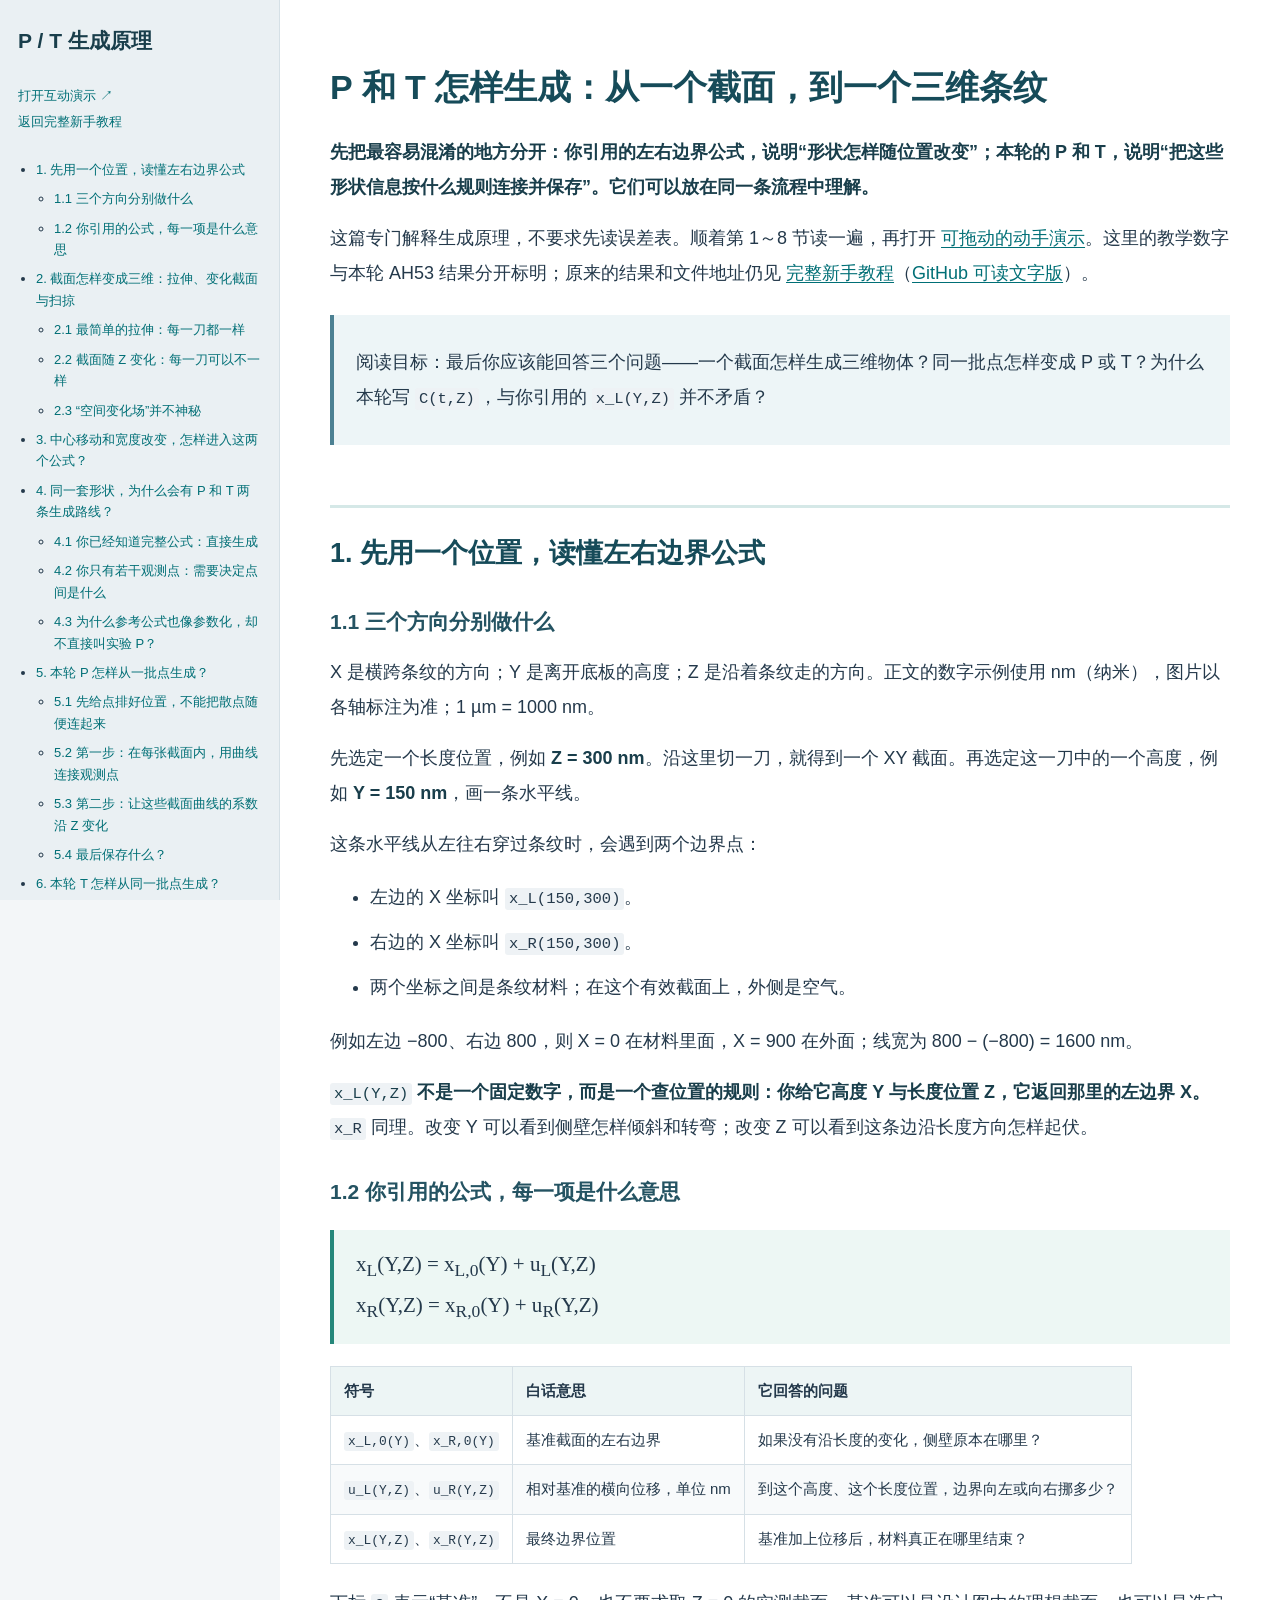
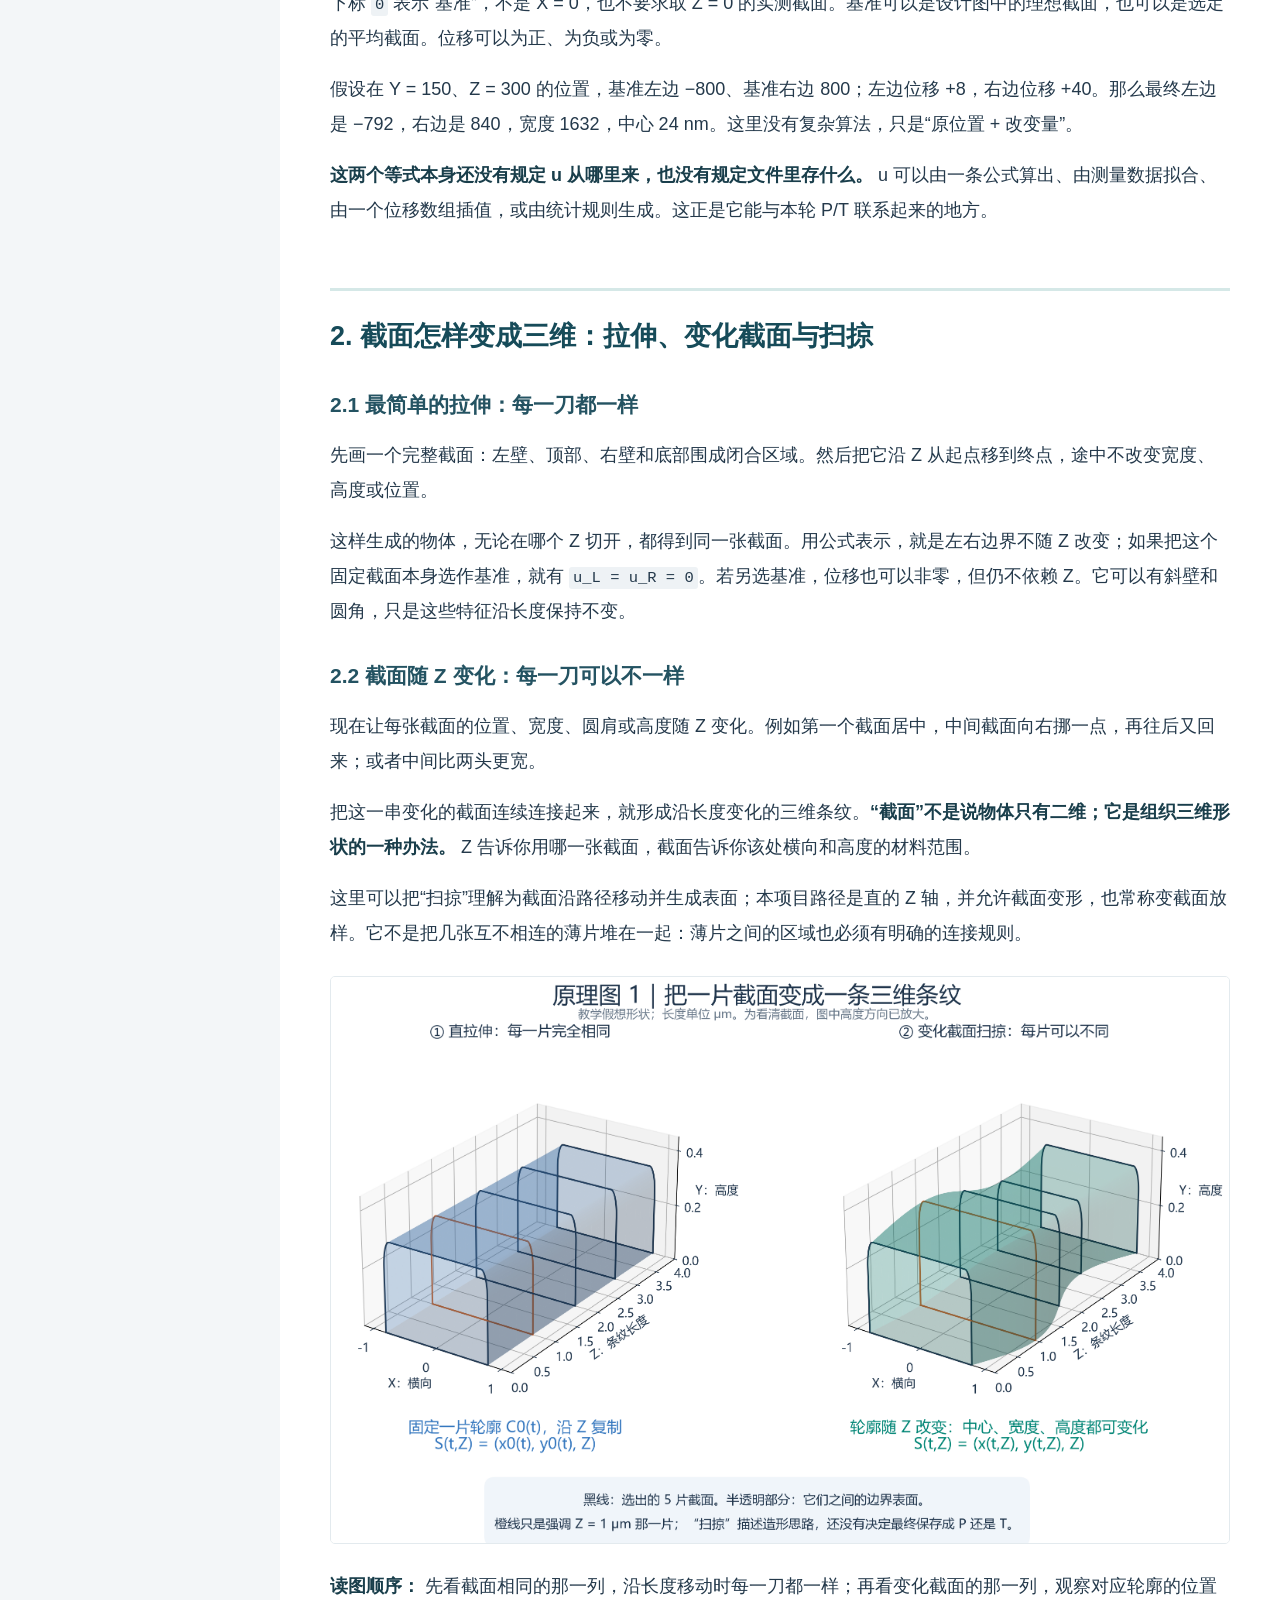
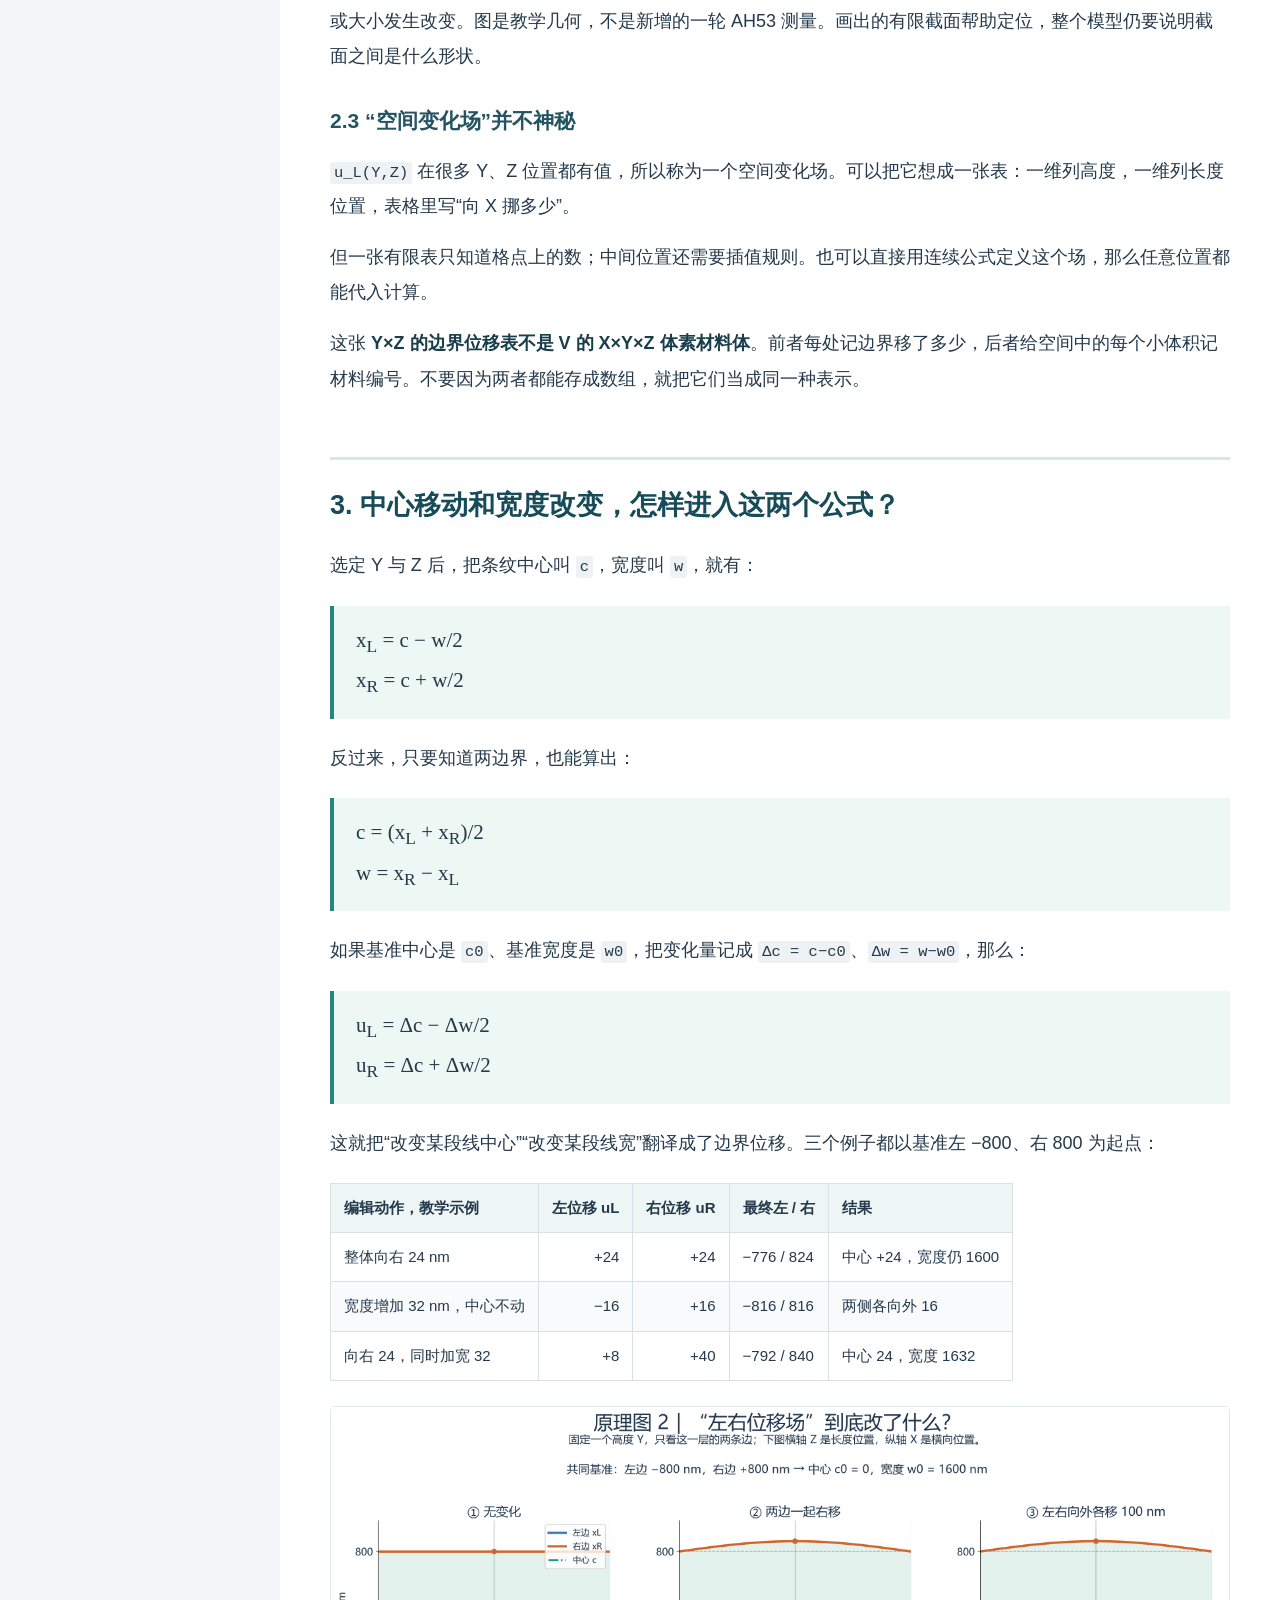
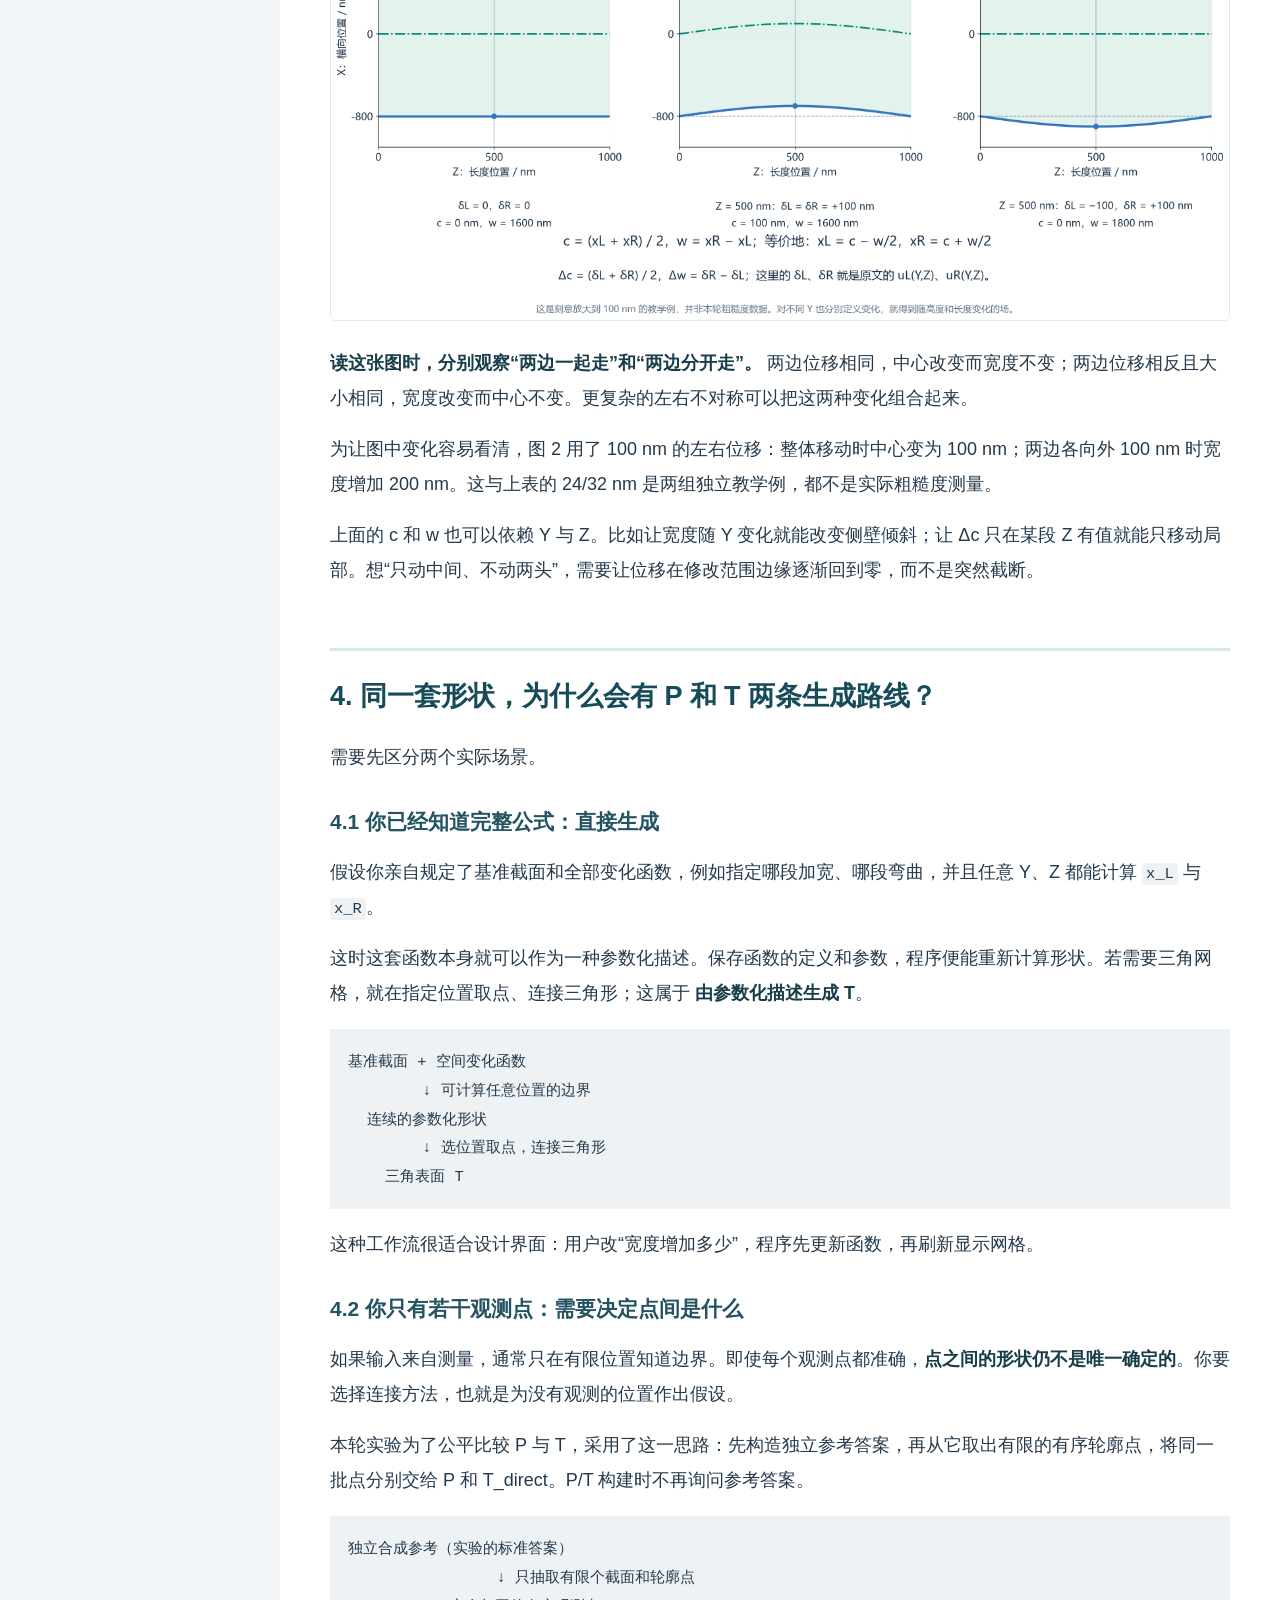
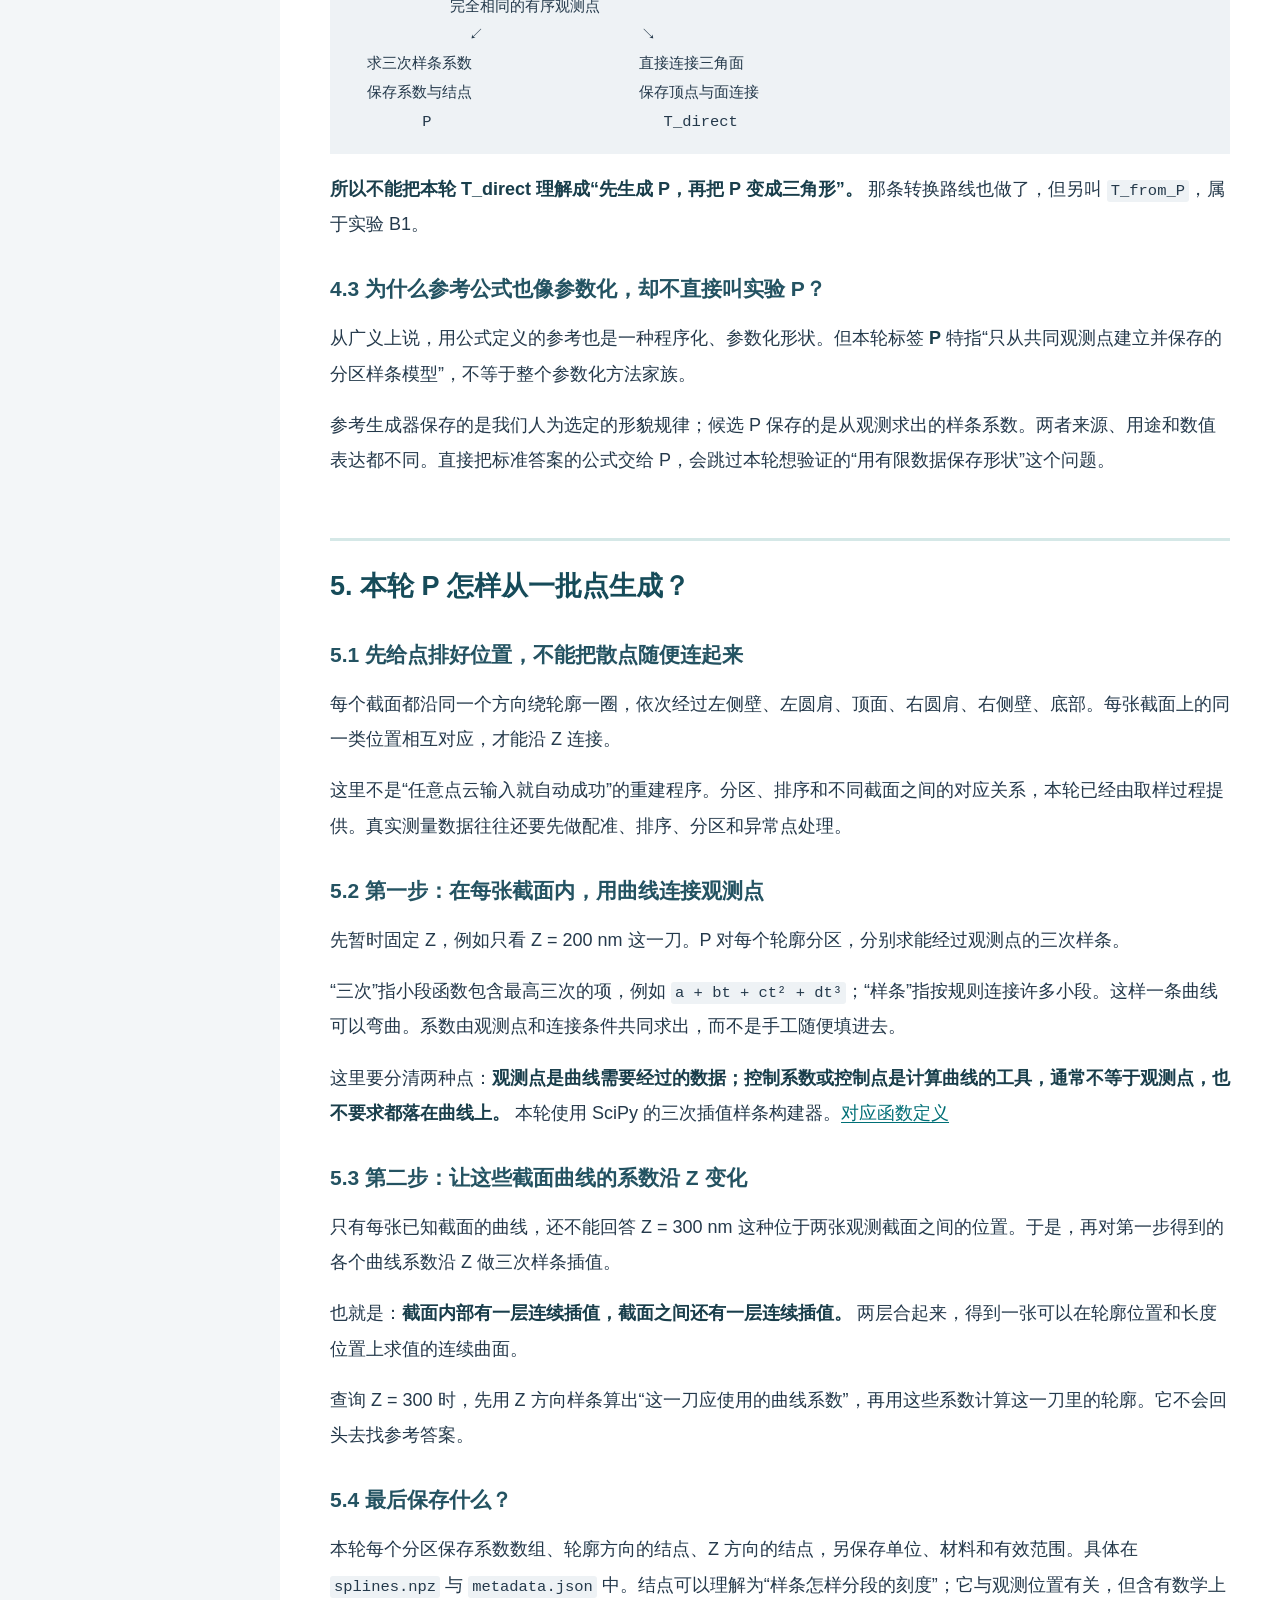
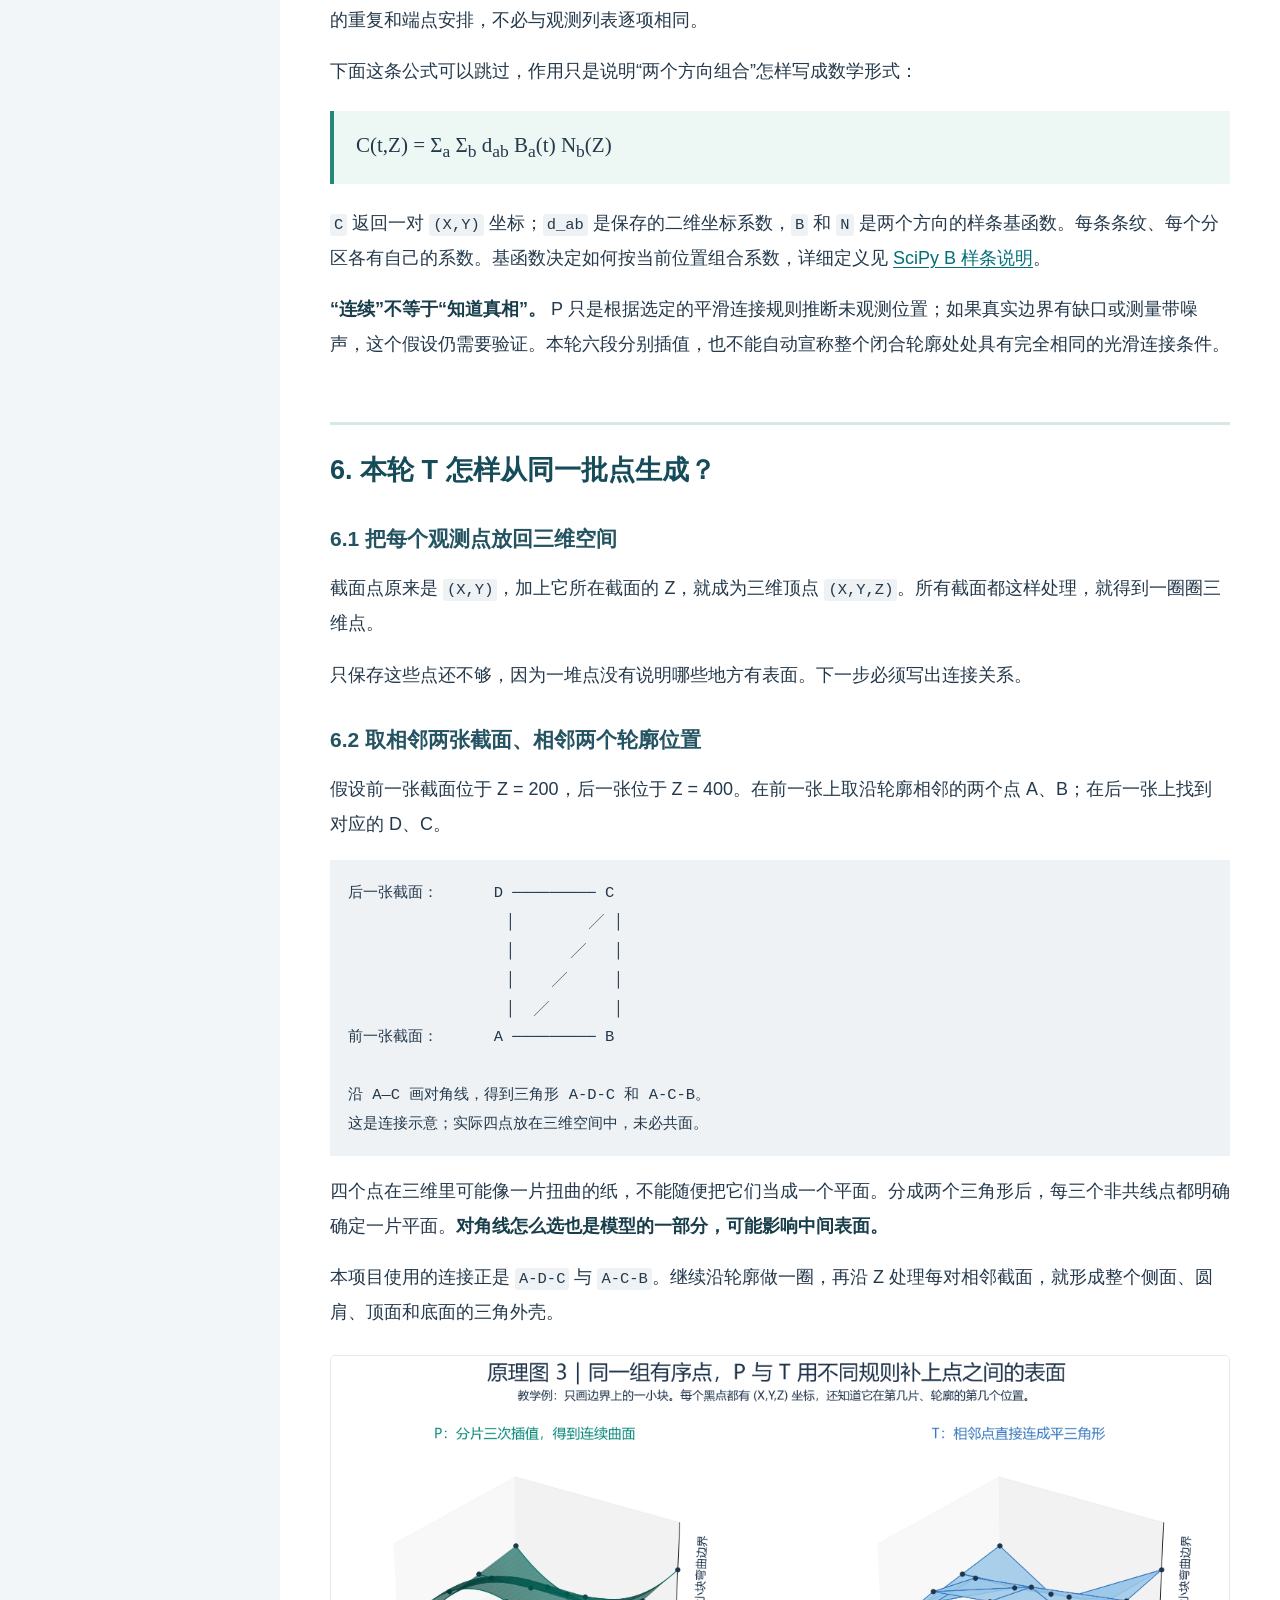
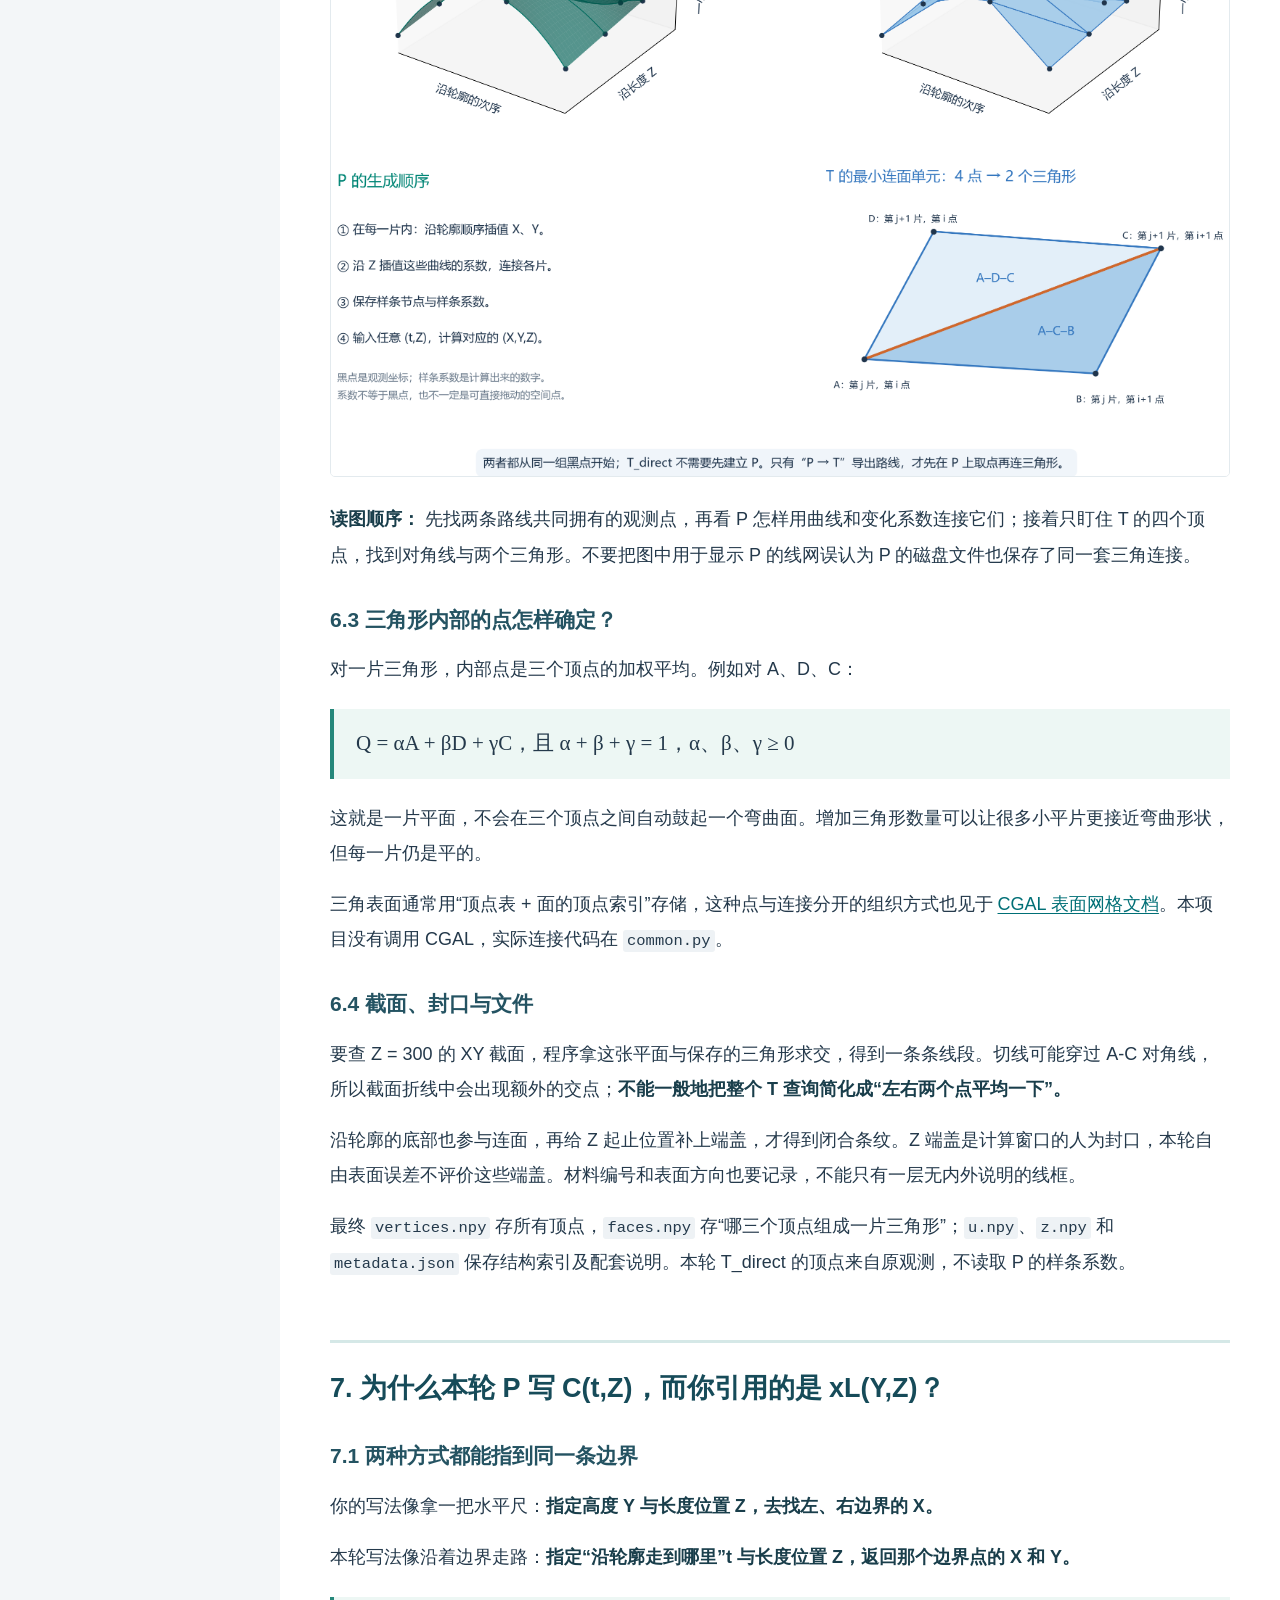
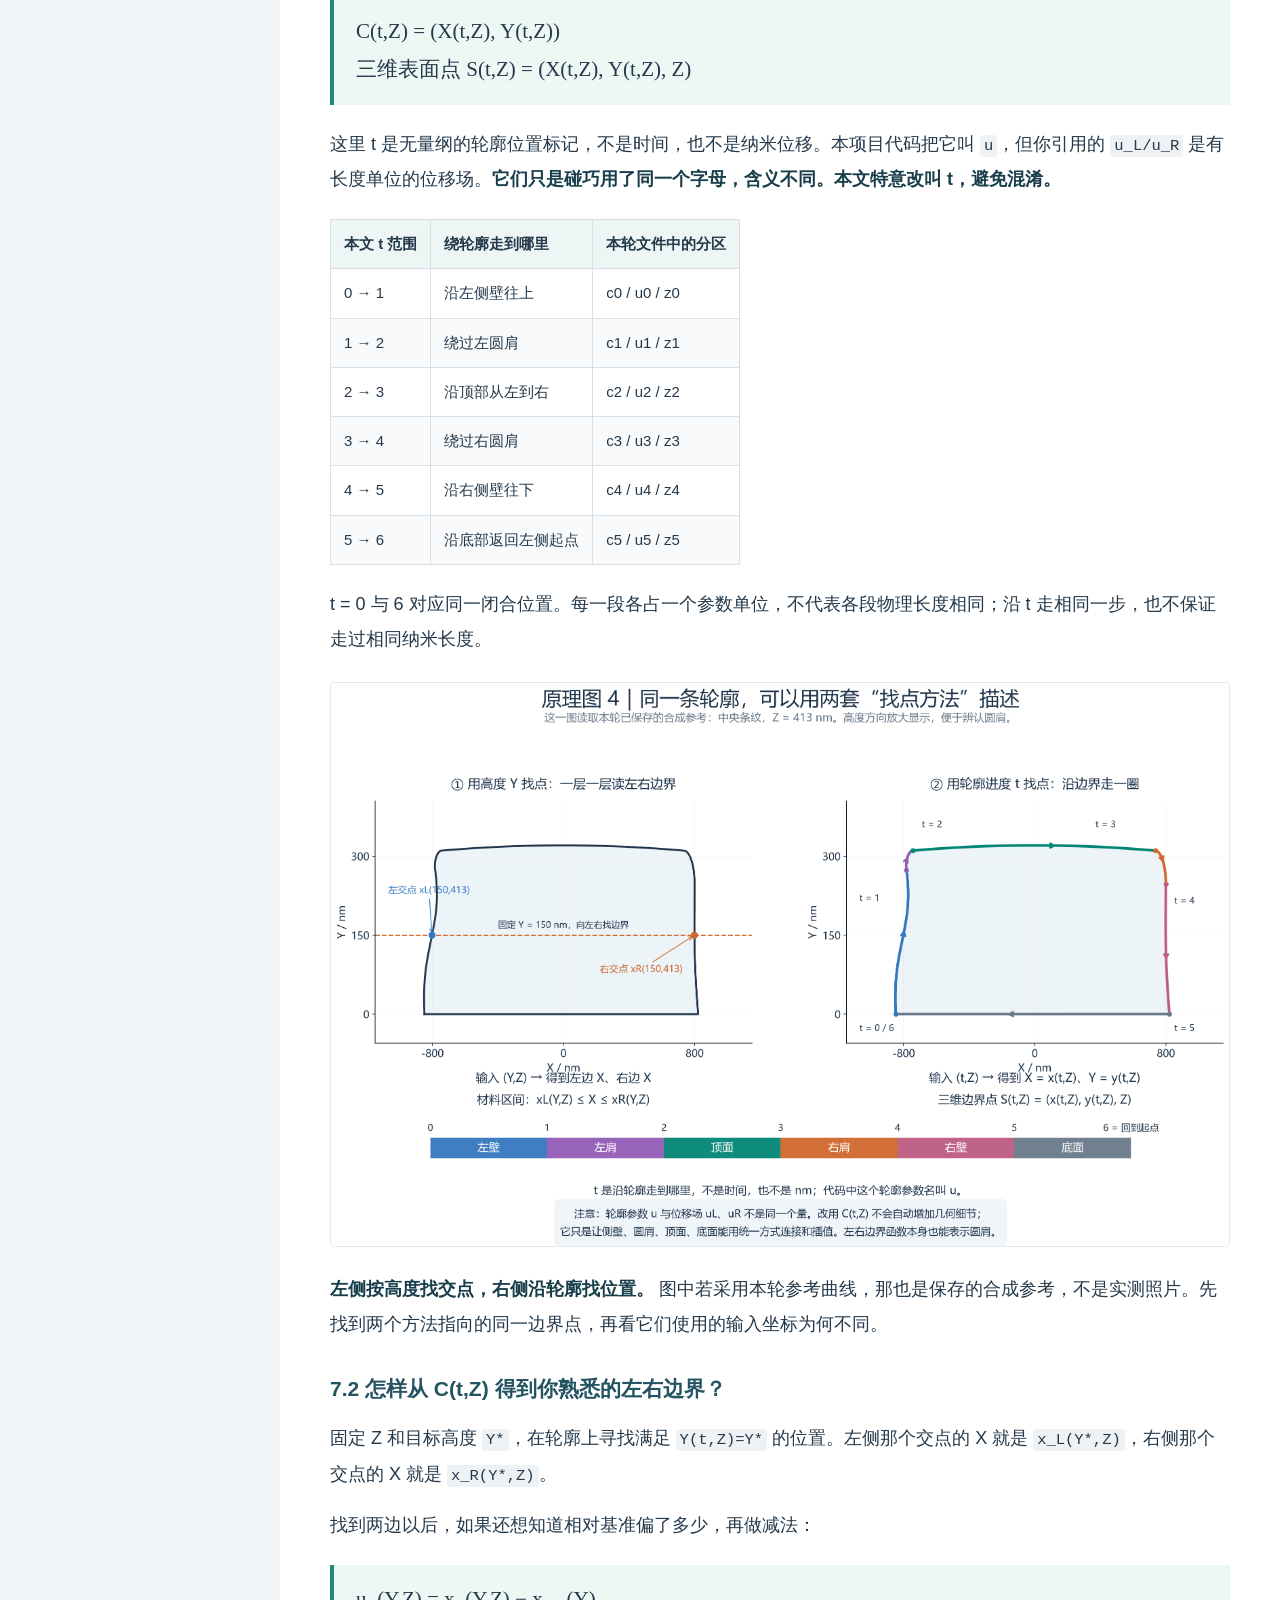
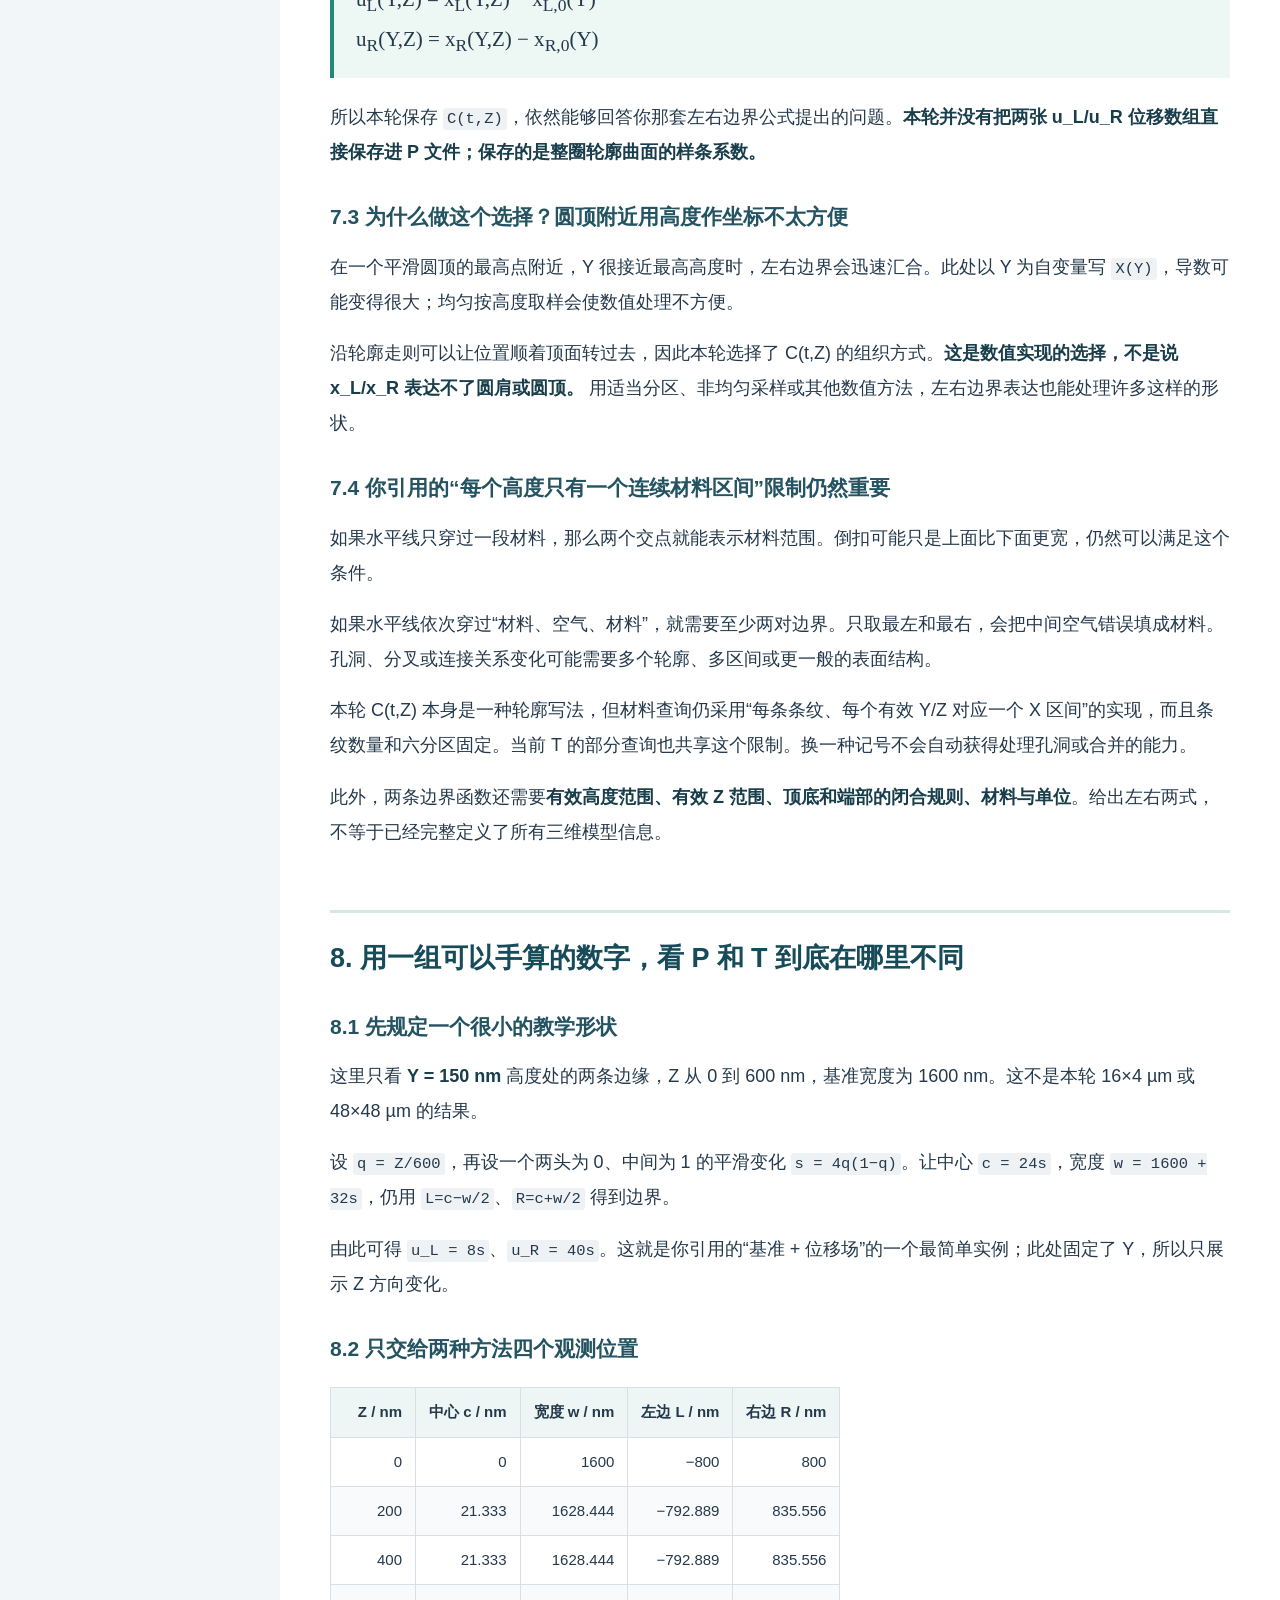
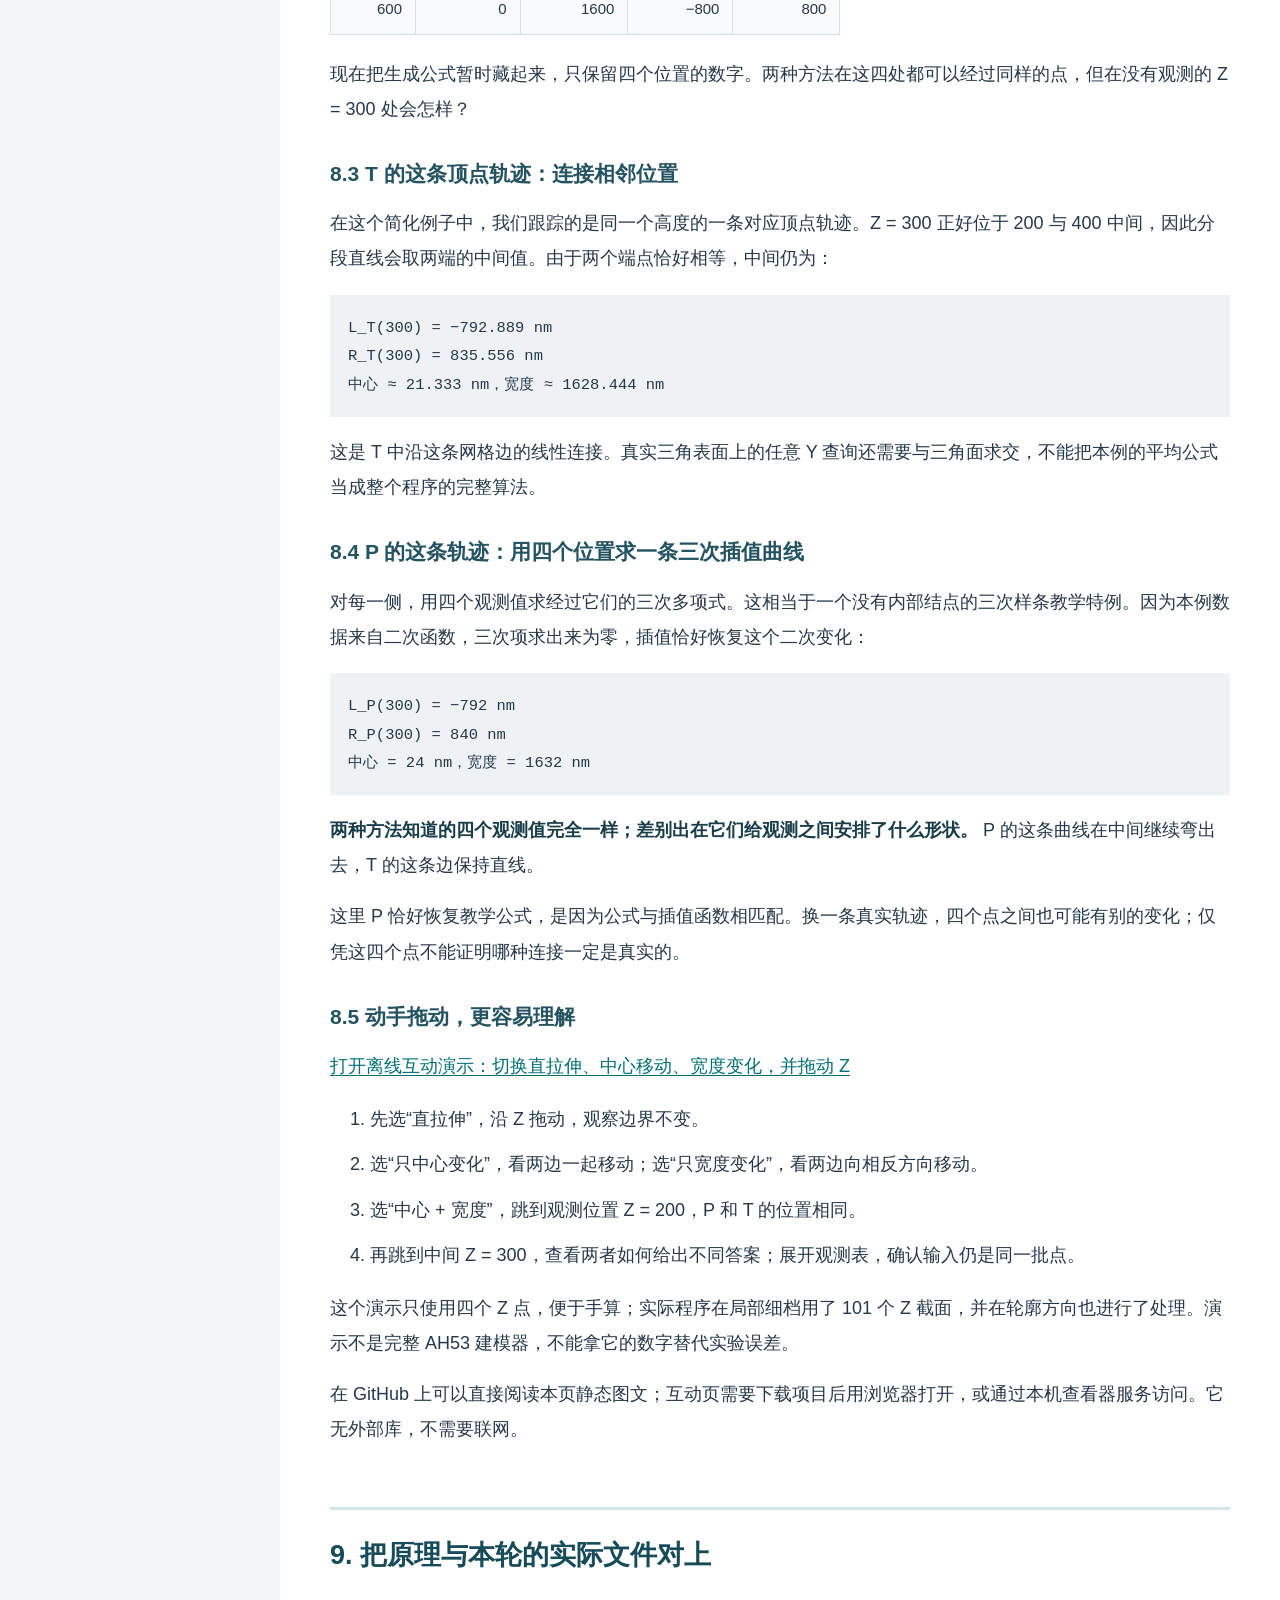
==== 3D-Geometry/ah53-geometry-validation/AH53_P与T生成原理_从截面到三维.html @ b94ca0bb "Explain P and T construction with sweep diagrams and interactive example" ====
<!doctype html><html lang="zh-CN"><head><meta charset="utf-8"><meta name="viewport" content="width=device-width,initial-scale=1"><title>P 与 T 怎样生成：从截面到三维</title><style>
*{box-sizing:border-box}html{scroll-behavior:smooth;scroll-padding-top:24px}body{margin:0;background:#f3f6f8;color:#24394b;font:18px/1.95 "Microsoft YaHei","Segoe UI",sans-serif}a{color:#006f76;text-underline-offset:3px}nav{position:fixed;inset:0 auto 0 0;width:280px;background:#eaf0f3;border-right:1px solid #d5e0e6;padding:24px 18px;overflow-y:auto;font-size:13px;line-height:1.65}nav strong{font-size:21px}nav ul{padding-left:18px}nav li{margin:8px 0}nav a{text-decoration:none}main{max-width:1280px;margin-left:280px;background:#fff;padding:40px 50px 80px;min-height:100vh}h1{font-size:34px;line-height:1.45;color:#164b59}h2{font-size:27px;line-height:1.55;color:#164b59;border-top:3px solid #d5e8e7;padding-top:25px;margin:60px 0 22px}h3{font-size:21px;line-height:1.6;color:#245362;margin:30px 0 12px}p{margin:16px 0}strong{color:#193e4b}li{margin:10px 0}.equation{font:21px/1.8 "Cambria Math",Georgia,serif;background:#edf7f4;border-left:4px solid #25877a;padding:16px 22px;margin:22px 0;overflow-x:auto;white-space:normal}blockquote{margin:24px 0;padding:14px 22px;background:#edf5f7;border-left:4px solid #4c8193}table{width:100%;display:block;overflow-x:auto;border-collapse:collapse;font-size:15px;line-height:1.75;margin:22px 0}td,th{padding:11px 13px;border:1px solid #d6e0e6;min-width:85px;vertical-align:top}th{background:#edf5f5;text-align:left}tr:nth-child(even){background:#f8fafb}img{max-width:100%;height:auto;display:block;margin:25px auto;border:1px solid #e3eaee;border-radius:5px}code{font: .86em/1.6 Consolas,monospace;background:#eef2f5;padding:2px 4px;border-radius:3px;overflow-wrap:anywhere}pre{background:#eef2f5;padding:18px;overflow:auto;line-height:1.6}pre code{padding:0;overflow-wrap:normal}.mobile-toc{display:none}.nav-links{margin:24px 0;line-height:2}.footer{font-size:14px;color:#617883;margin-top:40px}summary{cursor:pointer}
@media(max-width:1050px){nav{width:240px}main{margin-left:240px;padding:30px}}@media(max-width:760px){body{font-size:16px}nav{display:none}main{margin-left:0;padding:22px 18px;max-width:100%}h1{font-size:28px}h2{font-size:23px}h3{font-size:19px}.equation{font-size:18px;padding:12px 15px}.mobile-toc{display:block;background:#eaf0f3;padding:12px 18px;margin-bottom:24px;font-size:14px;line-height:1.7}.mobile-toc ul{padding-left:18px}table{font-size:14px}td,th{padding:9px}blockquote{padding:12px 15px}}@media print{nav,.mobile-toc{display:none}main{margin:0;padding:0;max-width:none}body{font-size:11pt;background:#fff}h2{break-before:page}img,tr{break-inside:avoid}a{color:inherit;text-decoration:none}}
</style></head><body><nav aria-label="原理教程目录"><strong>P / T 生成原理</strong><div class="nav-links"><a href="docs/PT生成原理_动手演示.html">打开互动演示 ↗</a><br><a href="AH53_三种几何表示验证_详细说明.html">返回完整新手教程</a></div><div class="toc">
<ul>
<li><a href="#1">1. 先用一个位置，读懂左右边界公式</a><ul>
<li><a href="#11">1.1 三个方向分别做什么</a></li>
<li><a href="#12">1.2 你引用的公式，每一项是什么意思</a></li>
</ul>
</li>
<li><a href="#2">2. 截面怎样变成三维：拉伸、变化截面与扫掠</a><ul>
<li><a href="#21">2.1 最简单的拉伸：每一刀都一样</a></li>
<li><a href="#22-z">2.2 截面随 Z 变化：每一刀可以不一样</a></li>
<li><a href="#23">2.3 “空间变化场”并不神秘</a></li>
</ul>
</li>
<li><a href="#3">3. 中心移动和宽度改变，怎样进入这两个公式？</a></li>
<li><a href="#4-p-t">4. 同一套形状，为什么会有 P 和 T 两条生成路线？</a><ul>
<li><a href="#41">4.1 你已经知道完整公式：直接生成</a></li>
<li><a href="#42">4.2 你只有若干观测点：需要决定点间是什么</a></li>
<li><a href="#43-p">4.3 为什么参考公式也像参数化，却不直接叫实验 P？</a></li>
</ul>
</li>
<li><a href="#5-p">5. 本轮 P 怎样从一批点生成？</a><ul>
<li><a href="#51">5.1 先给点排好位置，不能把散点随便连起来</a></li>
<li><a href="#52">5.2 第一步：在每张截面内，用曲线连接观测点</a></li>
<li><a href="#53-z">5.3 第二步：让这些截面曲线的系数沿 Z 变化</a></li>
<li><a href="#54">5.4 最后保存什么？</a></li>
</ul>
</li>
<li><a href="#6-t">6. 本轮 T 怎样从同一批点生成？</a><ul>
<li><a href="#61">6.1 把每个观测点放回三维空间</a></li>
<li><a href="#62">6.2 取相邻两张截面、相邻两个轮廓位置</a></li>
<li><a href="#63">6.3 三角形内部的点怎样确定？</a></li>
<li><a href="#64">6.4 截面、封口与文件</a></li>
</ul>
</li>
<li><a href="#7-p-ctz-xlyz">7. 为什么本轮 P 写 C(t,Z)，而你引用的是 xL(Y,Z)？</a><ul>
<li><a href="#71">7.1 两种方式都能指到同一条边界</a></li>
<li><a href="#72-ctz">7.2 怎样从 C(t,Z) 得到你熟悉的左右边界？</a></li>
<li><a href="#73">7.3 为什么做这个选择？圆顶附近用高度作坐标不太方便</a></li>
<li><a href="#74">7.4 你引用的“每个高度只有一个连续材料区间”限制仍然重要</a></li>
</ul>
</li>
<li><a href="#8-p-t">8. 用一组可以手算的数字，看 P 和 T 到底在哪里不同</a><ul>
<li><a href="#81">8.1 先规定一个很小的教学形状</a></li>
<li><a href="#82">8.2 只交给两种方法四个观测位置</a></li>
<li><a href="#83-t">8.3 T 的这条顶点轨迹：连接相邻位置</a></li>
<li><a href="#84-p">8.4 P 的这条轨迹：用四个位置求一条三次插值曲线</a></li>
<li><a href="#85">8.5 动手拖动，更容易理解</a></li>
</ul>
</li>
<li><a href="#9">9. 把原理与本轮的实际文件对上</a></li>
<li><a href="#10">10. 把你引用的段落逐项对应回来</a></li>
<li><a href="#11_1">11. 你可以用这五句话检查自己是否理解</a></li>
</ul>
</div>
</nav><main><details class="mobile-toc"><summary>展开原理教程目录</summary><div class="toc">
<ul>
<li><a href="#1">1. 先用一个位置，读懂左右边界公式</a><ul>
<li><a href="#11">1.1 三个方向分别做什么</a></li>
<li><a href="#12">1.2 你引用的公式，每一项是什么意思</a></li>
</ul>
</li>
<li><a href="#2">2. 截面怎样变成三维：拉伸、变化截面与扫掠</a><ul>
<li><a href="#21">2.1 最简单的拉伸：每一刀都一样</a></li>
<li><a href="#22-z">2.2 截面随 Z 变化：每一刀可以不一样</a></li>
<li><a href="#23">2.3 “空间变化场”并不神秘</a></li>
</ul>
</li>
<li><a href="#3">3. 中心移动和宽度改变，怎样进入这两个公式？</a></li>
<li><a href="#4-p-t">4. 同一套形状，为什么会有 P 和 T 两条生成路线？</a><ul>
<li><a href="#41">4.1 你已经知道完整公式：直接生成</a></li>
<li><a href="#42">4.2 你只有若干观测点：需要决定点间是什么</a></li>
<li><a href="#43-p">4.3 为什么参考公式也像参数化，却不直接叫实验 P？</a></li>
</ul>
</li>
<li><a href="#5-p">5. 本轮 P 怎样从一批点生成？</a><ul>
<li><a href="#51">5.1 先给点排好位置，不能把散点随便连起来</a></li>
<li><a href="#52">5.2 第一步：在每张截面内，用曲线连接观测点</a></li>
<li><a href="#53-z">5.3 第二步：让这些截面曲线的系数沿 Z 变化</a></li>
<li><a href="#54">5.4 最后保存什么？</a></li>
</ul>
</li>
<li><a href="#6-t">6. 本轮 T 怎样从同一批点生成？</a><ul>
<li><a href="#61">6.1 把每个观测点放回三维空间</a></li>
<li><a href="#62">6.2 取相邻两张截面、相邻两个轮廓位置</a></li>
<li><a href="#63">6.3 三角形内部的点怎样确定？</a></li>
<li><a href="#64">6.4 截面、封口与文件</a></li>
</ul>
</li>
<li><a href="#7-p-ctz-xlyz">7. 为什么本轮 P 写 C(t,Z)，而你引用的是 xL(Y,Z)？</a><ul>
<li><a href="#71">7.1 两种方式都能指到同一条边界</a></li>
<li><a href="#72-ctz">7.2 怎样从 C(t,Z) 得到你熟悉的左右边界？</a></li>
<li><a href="#73">7.3 为什么做这个选择？圆顶附近用高度作坐标不太方便</a></li>
<li><a href="#74">7.4 你引用的“每个高度只有一个连续材料区间”限制仍然重要</a></li>
</ul>
</li>
<li><a href="#8-p-t">8. 用一组可以手算的数字，看 P 和 T 到底在哪里不同</a><ul>
<li><a href="#81">8.1 先规定一个很小的教学形状</a></li>
<li><a href="#82">8.2 只交给两种方法四个观测位置</a></li>
<li><a href="#83-t">8.3 T 的这条顶点轨迹：连接相邻位置</a></li>
<li><a href="#84-p">8.4 P 的这条轨迹：用四个位置求一条三次插值曲线</a></li>
<li><a href="#85">8.5 动手拖动，更容易理解</a></li>
</ul>
</li>
<li><a href="#9">9. 把原理与本轮的实际文件对上</a></li>
<li><a href="#10">10. 把你引用的段落逐项对应回来</a></li>
<li><a href="#11_1">11. 你可以用这五句话检查自己是否理解</a></li>
</ul>
</div>
</details><h1 id="p-t">P 和 T 怎样生成：从一个截面，到一个三维条纹</h1>
<p><strong>先把最容易混淆的地方分开：你引用的左右边界公式，说明“形状怎样随位置改变”；本轮的 P 和 T，说明“把这些形状信息按什么规则连接并保存”。它们可以放在同一条流程中理解。</strong></p>
<p>这篇专门解释生成原理，不要求先读误差表。顺着第 1～8 节读一遍，再打开 <a href="docs/PT生成原理_动手演示.html">可拖动的动手演示</a>。这里的教学数字与本轮 AH53 结果分开标明；原来的结果和文件地址仍见 <a href="AH53_三种几何表示验证_详细说明.html">完整新手教程</a>（<a href="AH53_三种几何表示验证_详细说明.md">GitHub 可读文字版</a>）。</p>
<blockquote>
<p>阅读目标：最后你应该能回答三个问题——一个截面怎样生成三维物体？同一批点怎样变成 P 或 T？为什么本轮写 <code>C(t,Z)</code>，与你引用的 <code>x_L(Y,Z)</code> 并不矛盾？</p>
</blockquote>
<h2 id="1">1. 先用一个位置，读懂左右边界公式</h2>
<h3 id="11">1.1 三个方向分别做什么</h3>
<p>X 是横跨条纹的方向；Y 是离开底板的高度；Z 是沿着条纹走的方向。正文的数字示例使用 nm（纳米），图片以各轴标注为准；1 µm = 1000 nm。</p>
<p>先选定一个长度位置，例如 <strong>Z = 300 nm</strong>。沿这里切一刀，就得到一个 XY 截面。再选定这一刀中的一个高度，例如 <strong>Y = 150 nm</strong>，画一条水平线。</p>
<p>这条水平线从左往右穿过条纹时，会遇到两个边界点：</p>
<ul>
<li>左边的 X 坐标叫 <code>x_L(150,300)</code>。</li>
<li>右边的 X 坐标叫 <code>x_R(150,300)</code>。</li>
<li>两个坐标之间是条纹材料；在这个有效截面上，外侧是空气。</li>
</ul>
<p>例如左边 −800、右边 800，则 X = 0 在材料里面，X = 900 在外面；线宽为 800 − (−800) = 1600 nm。</p>
<p><strong><code>x_L(Y,Z)</code> 不是一个固定数字，而是一个查位置的规则：你给它高度 Y 与长度位置 Z，它返回那里的左边界 X。</strong> <code>x_R</code> 同理。改变 Y 可以看到侧壁怎样倾斜和转弯；改变 Z 可以看到这条边沿长度方向怎样起伏。</p>
<h3 id="12">1.2 你引用的公式，每一项是什么意思</h3>
<div class="equation">x<sub>L</sub>(Y,Z) = x<sub>L,0</sub>(Y) + u<sub>L</sub>(Y,Z)<br>x<sub>R</sub>(Y,Z) = x<sub>R,0</sub>(Y) + u<sub>R</sub>(Y,Z)</div>

<table>
<thead>
<tr>
<th>符号</th>
<th>白话意思</th>
<th>它回答的问题</th>
</tr>
</thead>
<tbody>
<tr>
<td><code>x_L,0(Y)</code>、<code>x_R,0(Y)</code></td>
<td>基准截面的左右边界</td>
<td>如果没有沿长度的变化，侧壁原本在哪里？</td>
</tr>
<tr>
<td><code>u_L(Y,Z)</code>、<code>u_R(Y,Z)</code></td>
<td>相对基准的横向位移，单位 nm</td>
<td>到这个高度、这个长度位置，边界向左或向右挪多少？</td>
</tr>
<tr>
<td><code>x_L(Y,Z)</code>、<code>x_R(Y,Z)</code></td>
<td>最终边界位置</td>
<td>基准加上位移后，材料真正在哪里结束？</td>
</tr>
</tbody>
</table>
<p>下标 <code>0</code> 表示“基准”，不是 X = 0，也不要求取 Z = 0 的实测截面。基准可以是设计图中的理想截面，也可以是选定的平均截面。位移可以为正、为负或为零。</p>
<p>假设在 Y = 150、Z = 300 的位置，基准左边 −800、基准右边 800；左边位移 +8，右边位移 +40。那么最终左边是 −792，右边是 840，宽度 1632，中心 24 nm。这里没有复杂算法，只是“原位置 + 改变量”。</p>
<p><strong>这两个等式本身还没有规定 u 从哪里来，也没有规定文件里存什么。</strong> u 可以由一条公式算出、由测量数据拟合、由一个位移数组插值，或由统计规则生成。这正是它能与本轮 P/T 联系起来的地方。</p>
<h2 id="2">2. 截面怎样变成三维：拉伸、变化截面与扫掠</h2>
<h3 id="21">2.1 最简单的拉伸：每一刀都一样</h3>
<p>先画一个完整截面：左壁、顶部、右壁和底部围成闭合区域。然后把它沿 Z 从起点移到终点，途中不改变宽度、高度或位置。</p>
<p>这样生成的物体，无论在哪个 Z 切开，都得到同一张截面。用公式表示，就是左右边界不随 Z 改变；如果把这个固定截面本身选作基准，就有 <code>u_L = u_R = 0</code>。若另选基准，位移也可以非零，但仍不依赖 Z。它可以有斜壁和圆角，只是这些特征沿长度保持不变。</p>
<h3 id="22-z">2.2 截面随 Z 变化：每一刀可以不一样</h3>
<p>现在让每张截面的位置、宽度、圆肩或高度随 Z 变化。例如第一个截面居中，中间截面向右挪一点，再往后又回来；或者中间比两头更宽。</p>
<p>把这一串变化的截面连续连接起来，就形成沿长度变化的三维条纹。<strong>“截面”不是说物体只有二维；它是组织三维形状的一种办法。</strong> Z 告诉你用哪一张截面，截面告诉你该处横向和高度的材料范围。</p>
<p>这里可以把“扫掠”理解为截面沿路径移动并生成表面；本项目路径是直的 Z 轴，并允许截面变形，也常称变截面放样。它不是把几张互不相连的薄片堆在一起：薄片之间的区域也必须有明确的连接规则。</p>
<p><img alt="原理图 1：从截面理解 P 与 T" src="docs/figures/pt_01_sweep_and_spatial_variation.png" /></p>
<p><strong>读图顺序：</strong> 先看截面相同的那一列，沿长度移动时每一刀都一样；再看变化截面的那一列，观察对应轮廓的位置或大小发生改变。图是教学几何，不是新增的一轮 AH53 测量。画出的有限截面帮助定位，整个模型仍要说明截面之间是什么形状。</p>
<h3 id="23">2.3 “空间变化场”并不神秘</h3>
<p><code>u_L(Y,Z)</code> 在很多 Y、Z 位置都有值，所以称为一个空间变化场。可以把它想成一张表：一维列高度，一维列长度位置，表格里写“向 X 挪多少”。</p>
<p>但一张有限表只知道格点上的数；中间位置还需要插值规则。也可以直接用连续公式定义这个场，那么任意位置都能代入计算。</p>
<p>这张 <strong>Y×Z 的边界位移表不是 V 的 X×Y×Z 体素材料体</strong>。前者每处记边界移了多少，后者给空间中的每个小体积记材料编号。不要因为两者都能存成数组，就把它们当成同一种表示。</p>
<h2 id="3">3. 中心移动和宽度改变，怎样进入这两个公式？</h2>
<p>选定 Y 与 Z 后，把条纹中心叫 <code>c</code>，宽度叫 <code>w</code>，就有：</p>
<div class="equation">x<sub>L</sub> = c − w/2<br>x<sub>R</sub> = c + w/2</div>

<p>反过来，只要知道两边界，也能算出：</p>
<div class="equation">c = (x<sub>L</sub> + x<sub>R</sub>)/2<br>w = x<sub>R</sub> − x<sub>L</sub></div>

<p>如果基准中心是 <code>c0</code>、基准宽度是 <code>w0</code>，把变化量记成 <code>Δc = c−c0</code>、<code>Δw = w−w0</code>，那么：</p>
<div class="equation">u<sub>L</sub> = Δc − Δw/2<br>u<sub>R</sub> = Δc + Δw/2</div>

<p>这就把“改变某段线中心”“改变某段线宽”翻译成了边界位移。三个例子都以基准左 −800、右 800 为起点：</p>
<table>
<thead>
<tr>
<th>编辑动作，教学示例</th>
<th style="text-align: right;">左位移 uL</th>
<th style="text-align: right;">右位移 uR</th>
<th>最终左 / 右</th>
<th>结果</th>
</tr>
</thead>
<tbody>
<tr>
<td>整体向右 24 nm</td>
<td style="text-align: right;">+24</td>
<td style="text-align: right;">+24</td>
<td>−776 / 824</td>
<td>中心 +24，宽度仍 1600</td>
</tr>
<tr>
<td>宽度增加 32 nm，中心不动</td>
<td style="text-align: right;">−16</td>
<td style="text-align: right;">+16</td>
<td>−816 / 816</td>
<td>两侧各向外 16</td>
</tr>
<tr>
<td>向右 24，同时加宽 32</td>
<td style="text-align: right;">+8</td>
<td style="text-align: right;">+40</td>
<td>−792 / 840</td>
<td>中心 24，宽度 1632</td>
</tr>
</tbody>
</table>
<p><img alt="原理图 2：从截面理解 P 与 T" src="docs/figures/pt_02_boundary_displacement_fields.png" /></p>
<p><strong>读这张图时，分别观察“两边一起走”和“两边分开走”。</strong> 两边位移相同，中心改变而宽度不变；两边位移相反且大小相同，宽度改变而中心不变。更复杂的左右不对称可以把这两种变化组合起来。</p>
<p>为让图中变化容易看清，图 2 用了 100 nm 的左右位移：整体移动时中心变为 100 nm；两边各向外 100 nm 时宽度增加 200 nm。这与上表的 24/32 nm 是两组独立教学例，都不是实际粗糙度测量。</p>
<p>上面的 c 和 w 也可以依赖 Y 与 Z。比如让宽度随 Y 变化就能改变侧壁倾斜；让 Δc 只在某段 Z 有值就能只移动局部。想“只动中间、不动两头”，需要让位移在修改范围边缘逐渐回到零，而不是突然截断。</p>
<h2 id="4-p-t">4. 同一套形状，为什么会有 P 和 T 两条生成路线？</h2>
<p>需要先区分两个实际场景。</p>
<h3 id="41">4.1 你已经知道完整公式：直接生成</h3>
<p>假设你亲自规定了基准截面和全部变化函数，例如指定哪段加宽、哪段弯曲，并且任意 Y、Z 都能计算 <code>x_L</code> 与 <code>x_R</code>。</p>
<p>这时这套函数本身就可以作为一种参数化描述。保存函数的定义和参数，程序便能重新计算形状。若需要三角网格，就在指定位置取点、连接三角形；这属于 <strong>由参数化描述生成 T</strong>。</p>
<pre><code class="language-text">基准截面 + 空间变化函数
        ↓ 可计算任意位置的边界
  连续的参数化形状
        ↓ 选位置取点，连接三角形
    三角表面 T
</code></pre>
<p>这种工作流很适合设计界面：用户改“宽度增加多少”，程序先更新函数，再刷新显示网格。</p>
<h3 id="42">4.2 你只有若干观测点：需要决定点间是什么</h3>
<p>如果输入来自测量，通常只在有限位置知道边界。即使每个观测点都准确，<strong>点之间的形状仍不是唯一确定的</strong>。你要选择连接方法，也就是为没有观测的位置作出假设。</p>
<p>本轮实验为了公平比较 P 与 T，采用了这一思路：先构造独立参考答案，再从它取出有限的有序轮廓点，将同一批点分别交给 P 和 T_direct。P/T 构建时不再询问参考答案。</p>
<pre><code class="language-text">独立合成参考（实验的标准答案）
                ↓ 只抽取有限个截面和轮廓点
           完全相同的有序观测点
             ↙                 ↘
  求三次样条系数                  直接连接三角面
  保存系数与结点                  保存顶点与面连接
        P                         T_direct
</code></pre>
<p><strong>所以不能把本轮 T_direct 理解成“先生成 P，再把 P 变成三角形”。</strong> 那条转换路线也做了，但另叫 <code>T_from_P</code>，属于实验 B1。</p>
<h3 id="43-p">4.3 为什么参考公式也像参数化，却不直接叫实验 P？</h3>
<p>从广义上说，用公式定义的参考也是一种程序化、参数化形状。但本轮标签 <strong>P</strong> 特指“只从共同观测点建立并保存的分区样条模型”，不等于整个参数化方法家族。</p>
<p>参考生成器保存的是我们人为选定的形貌规律；候选 P 保存的是从观测求出的样条系数。两者来源、用途和数值表达都不同。直接把标准答案的公式交给 P，会跳过本轮想验证的“用有限数据保存形状”这个问题。</p>
<h2 id="5-p">5. 本轮 P 怎样从一批点生成？</h2>
<h3 id="51">5.1 先给点排好位置，不能把散点随便连起来</h3>
<p>每个截面都沿同一个方向绕轮廓一圈，依次经过左侧壁、左圆肩、顶面、右圆肩、右侧壁、底部。每张截面上的同一类位置相互对应，才能沿 Z 连接。</p>
<p>这里不是“任意点云输入就自动成功”的重建程序。分区、排序和不同截面之间的对应关系，本轮已经由取样过程提供。真实测量数据往往还要先做配准、排序、分区和异常点处理。</p>
<h3 id="52">5.2 第一步：在每张截面内，用曲线连接观测点</h3>
<p>先暂时固定 Z，例如只看 Z = 200 nm 这一刀。P 对每个轮廓分区，分别求能经过观测点的三次样条。</p>
<p>“三次”指小段函数包含最高三次的项，例如 <code>a + bt + ct² + dt³</code>；“样条”指按规则连接许多小段。这样一条曲线可以弯曲。系数由观测点和连接条件共同求出，而不是手工随便填进去。</p>
<p>这里要分清两种点：<strong>观测点是曲线需要经过的数据；控制系数或控制点是计算曲线的工具，通常不等于观测点，也不要求都落在曲线上。</strong> 本轮使用 SciPy 的三次插值样条构建器。<a href="https://docs.scipy.org/doc/scipy/reference/generated/scipy.interpolate.make_interp_spline.html">对应函数定义</a></p>
<h3 id="53-z">5.3 第二步：让这些截面曲线的系数沿 Z 变化</h3>
<p>只有每张已知截面的曲线，还不能回答 Z = 300 nm 这种位于两张观测截面之间的位置。于是，再对第一步得到的各个曲线系数沿 Z 做三次样条插值。</p>
<p>也就是：<strong>截面内部有一层连续插值，截面之间还有一层连续插值。</strong> 两层合起来，得到一张可以在轮廓位置和长度位置上求值的连续曲面。</p>
<p>查询 Z = 300 时，先用 Z 方向样条算出“这一刀应使用的曲线系数”，再用这些系数计算这一刀里的轮廓。它不会回头去找参考答案。</p>
<h3 id="54">5.4 最后保存什么？</h3>
<p>本轮每个分区保存系数数组、轮廓方向的结点、Z 方向的结点，另保存单位、材料和有效范围。具体在 <code>splines.npz</code> 与 <code>metadata.json</code> 中。结点可以理解为“样条怎样分段的刻度”；它与观测位置有关，但含有数学上的重复和端点安排，不必与观测列表逐项相同。</p>
<p>下面这条公式可以跳过，作用只是说明“两个方向组合”怎样写成数学形式：</p>
<div class="equation">C(t,Z) = Σ<sub>a</sub> Σ<sub>b</sub> d<sub>ab</sub> B<sub>a</sub>(t) N<sub>b</sub>(Z)</div>

<p><code>C</code> 返回一对 <code>(X,Y)</code> 坐标；<code>d_ab</code> 是保存的二维坐标系数，<code>B</code> 和 <code>N</code> 是两个方向的样条基函数。每条条纹、每个分区各有自己的系数。基函数决定如何按当前位置组合系数，详细定义见 <a href="https://docs.scipy.org/doc/scipy/reference/generated/scipy.interpolate.BSpline.html">SciPy B 样条说明</a>。</p>
<p><strong>“连续”不等于“知道真相”。</strong> P 只是根据选定的平滑连接规则推断未观测位置；如果真实边界有缺口或测量带噪声，这个假设仍需要验证。本轮六段分别插值，也不能自动宣称整个闭合轮廓处处具有完全相同的光滑连接条件。</p>
<h2 id="6-t">6. 本轮 T 怎样从同一批点生成？</h2>
<h3 id="61">6.1 把每个观测点放回三维空间</h3>
<p>截面点原来是 <code>(X,Y)</code>，加上它所在截面的 Z，就成为三维顶点 <code>(X,Y,Z)</code>。所有截面都这样处理，就得到一圈圈三维点。</p>
<p>只保存这些点还不够，因为一堆点没有说明哪些地方有表面。下一步必须写出连接关系。</p>
<h3 id="62">6.2 取相邻两张截面、相邻两个轮廓位置</h3>
<p>假设前一张截面位于 Z = 200，后一张位于 Z = 400。在前一张上取沿轮廓相邻的两个点 A、B；在后一张上找到对应的 D、C。</p>
<pre><code class="language-text">后一张截面：      D ───────── C
                 │        ╱ │
                 │      ╱   │
                 │    ╱     │
                 │  ╱       │
前一张截面：      A ───────── B

沿 A—C 画对角线，得到三角形 A-D-C 和 A-C-B。
这是连接示意；实际四点放在三维空间中，未必共面。
</code></pre>
<p>四个点在三维里可能像一片扭曲的纸，不能随便把它们当成一个平面。分成两个三角形后，每三个非共线点都明确确定一片平面。<strong>对角线怎么选也是模型的一部分，可能影响中间表面。</strong></p>
<p>本项目使用的连接正是 <code>A-D-C</code> 与 <code>A-C-B</code>。继续沿轮廓做一圈，再沿 Z 处理每对相邻截面，就形成整个侧面、圆肩、顶面和底面的三角外壳。</p>
<p><img alt="原理图 3：从截面理解 P 与 T" src="docs/figures/pt_03_same_points_to_P_and_T.png" /></p>
<p><strong>读图顺序：</strong> 先找两条路线共同拥有的观测点，再看 P 怎样用曲线和变化系数连接它们；接着只盯住 T 的四个顶点，找到对角线与两个三角形。不要把图中用于显示 P 的线网误认为 P 的磁盘文件也保存了同一套三角连接。</p>
<h3 id="63">6.3 三角形内部的点怎样确定？</h3>
<p>对一片三角形，内部点是三个顶点的加权平均。例如对 A、D、C：</p>
<div class="equation">Q = αA + βD + γC，且 α + β + γ = 1，α、β、γ ≥ 0</div>

<p>这就是一片平面，不会在三个顶点之间自动鼓起一个弯曲面。增加三角形数量可以让很多小平片更接近弯曲形状，但每一片仍是平的。</p>
<p>三角表面通常用“顶点表 + 面的顶点索引”存储，这种点与连接分开的组织方式也见于 <a href="https://doc.cgal.org/latest/Surface_mesh/index.html">CGAL 表面网格文档</a>。本项目没有调用 CGAL，实际连接代码在 <code>common.py</code>。</p>
<h3 id="64">6.4 截面、封口与文件</h3>
<p>要查 Z = 300 的 XY 截面，程序拿这张平面与保存的三角形求交，得到一条条线段。切线可能穿过 A-C 对角线，所以截面折线中会出现额外的交点；<strong>不能一般地把整个 T 查询简化成“左右两个点平均一下”。</strong></p>
<p>沿轮廓的底部也参与连面，再给 Z 起止位置补上端盖，才得到闭合条纹。Z 端盖是计算窗口的人为封口，本轮自由表面误差不评价这些端盖。材料编号和表面方向也要记录，不能只有一层无内外说明的线框。</p>
<p>最终 <code>vertices.npy</code> 存所有顶点，<code>faces.npy</code> 存“哪三个顶点组成一片三角形”；<code>u.npy</code>、<code>z.npy</code> 和 <code>metadata.json</code> 保存结构索引及配套说明。本轮 T_direct 的顶点来自原观测，不读取 P 的样条系数。</p>
<h2 id="7-p-ctz-xlyz">7. 为什么本轮 P 写 C(t,Z)，而你引用的是 xL(Y,Z)？</h2>
<h3 id="71">7.1 两种方式都能指到同一条边界</h3>
<p>你的写法像拿一把水平尺：<strong>指定高度 Y 与长度位置 Z，去找左、右边界的 X。</strong></p>
<p>本轮写法像沿着边界走路：<strong>指定“沿轮廓走到哪里”t 与长度位置 Z，返回那个边界点的 X 和 Y。</strong></p>
<div class="equation">C(t,Z) = (X(t,Z), Y(t,Z))<br>三维表面点 S(t,Z) = (X(t,Z), Y(t,Z), Z)</div>

<p>这里 t 是无量纲的轮廓位置标记，不是时间，也不是纳米位移。本项目代码把它叫 <code>u</code>，但你引用的 <code>u_L/u_R</code> 是有长度单位的位移场。<strong>它们只是碰巧用了同一个字母，含义不同。本文特意改叫 t，避免混淆。</strong></p>
<table>
<thead>
<tr>
<th>本文 t 范围</th>
<th>绕轮廓走到哪里</th>
<th>本轮文件中的分区</th>
</tr>
</thead>
<tbody>
<tr>
<td>0 → 1</td>
<td>沿左侧壁往上</td>
<td>c0 / u0 / z0</td>
</tr>
<tr>
<td>1 → 2</td>
<td>绕过左圆肩</td>
<td>c1 / u1 / z1</td>
</tr>
<tr>
<td>2 → 3</td>
<td>沿顶部从左到右</td>
<td>c2 / u2 / z2</td>
</tr>
<tr>
<td>3 → 4</td>
<td>绕过右圆肩</td>
<td>c3 / u3 / z3</td>
</tr>
<tr>
<td>4 → 5</td>
<td>沿右侧壁往下</td>
<td>c4 / u4 / z4</td>
</tr>
<tr>
<td>5 → 6</td>
<td>沿底部返回左侧起点</td>
<td>c5 / u5 / z5</td>
</tr>
</tbody>
</table>
<p>t = 0 与 6 对应同一闭合位置。每一段各占一个参数单位，不代表各段物理长度相同；沿 t 走相同一步，也不保证走过相同纳米长度。</p>
<p><img alt="原理图 4：从截面理解 P 与 T" src="docs/figures/pt_04_height_vs_contour_parameter.png" /></p>
<p><strong>左侧按高度找交点，右侧沿轮廓找位置。</strong> 图中若采用本轮参考曲线，那也是保存的合成参考，不是实测照片。先找到两个方法指向的同一边界点，再看它们使用的输入坐标为何不同。</p>
<h3 id="72-ctz">7.2 怎样从 C(t,Z) 得到你熟悉的左右边界？</h3>
<p>固定 Z 和目标高度 <code>Y*</code>，在轮廓上寻找满足 <code>Y(t,Z)=Y*</code> 的位置。左侧那个交点的 X 就是 <code>x_L(Y*,Z)</code>，右侧那个交点的 X 就是 <code>x_R(Y*,Z)</code>。</p>
<p>找到两边以后，如果还想知道相对基准偏了多少，再做减法：</p>
<div class="equation">u<sub>L</sub>(Y,Z) = x<sub>L</sub>(Y,Z) − x<sub>L,0</sub>(Y)<br>u<sub>R</sub>(Y,Z) = x<sub>R</sub>(Y,Z) − x<sub>R,0</sub>(Y)</div>

<p>所以本轮保存 <code>C(t,Z)</code>，依然能够回答你那套左右边界公式提出的问题。<strong>本轮并没有把两张 u_L/u_R 位移数组直接保存进 P 文件；保存的是整圈轮廓曲面的样条系数。</strong></p>
<h3 id="73">7.3 为什么做这个选择？圆顶附近用高度作坐标不太方便</h3>
<p>在一个平滑圆顶的最高点附近，Y 很接近最高高度时，左右边界会迅速汇合。此处以 Y 为自变量写 <code>X(Y)</code>，导数可能变得很大；均匀按高度取样会使数值处理不方便。</p>
<p>沿轮廓走则可以让位置顺着顶面转过去，因此本轮选择了 C(t,Z) 的组织方式。<strong>这是数值实现的选择，不是说 x_L/x_R 表达不了圆肩或圆顶。</strong> 用适当分区、非均匀采样或其他数值方法，左右边界表达也能处理许多这样的形状。</p>
<h3 id="74">7.4 你引用的“每个高度只有一个连续材料区间”限制仍然重要</h3>
<p>如果水平线只穿过一段材料，那么两个交点就能表示材料范围。倒扣可能只是上面比下面更宽，仍然可以满足这个条件。</p>
<p>如果水平线依次穿过“材料、空气、材料”，就需要至少两对边界。只取最左和最右，会把中间空气错误填成材料。孔洞、分叉或连接关系变化可能需要多个轮廓、多区间或更一般的表面结构。</p>
<p>本轮 C(t,Z) 本身是一种轮廓写法，但材料查询仍采用“每条条纹、每个有效 Y/Z 对应一个 X 区间”的实现，而且条纹数量和六分区固定。当前 T 的部分查询也共享这个限制。换一种记号不会自动获得处理孔洞或合并的能力。</p>
<p>此外，两条边界函数还需要<strong>有效高度范围、有效 Z 范围、顶底和端部的闭合规则、材料与单位</strong>。给出左右两式，不等于已经完整定义了所有三维模型信息。</p>
<h2 id="8-p-t">8. 用一组可以手算的数字，看 P 和 T 到底在哪里不同</h2>
<h3 id="81">8.1 先规定一个很小的教学形状</h3>
<p>这里只看 <strong>Y = 150 nm</strong> 高度处的两条边缘，Z 从 0 到 600 nm，基准宽度为 1600 nm。这不是本轮 16×4 µm 或 48×48 µm 的结果。</p>
<p>设 <code>q = Z/600</code>，再设一个两头为 0、中间为 1 的平滑变化 <code>s = 4q(1−q)</code>。让中心 <code>c = 24s</code>，宽度 <code>w = 1600 + 32s</code>，仍用 <code>L=c−w/2</code>、<code>R=c+w/2</code> 得到边界。</p>
<p>由此可得 <code>u_L = 8s</code>、<code>u_R = 40s</code>。这就是你引用的“基准 + 位移场”的一个最简单实例；此处固定了 Y，所以只展示 Z 方向变化。</p>
<h3 id="82">8.2 只交给两种方法四个观测位置</h3>
<table>
<thead>
<tr>
<th style="text-align: right;">Z / nm</th>
<th style="text-align: right;">中心 c / nm</th>
<th style="text-align: right;">宽度 w / nm</th>
<th style="text-align: right;">左边 L / nm</th>
<th style="text-align: right;">右边 R / nm</th>
</tr>
</thead>
<tbody>
<tr>
<td style="text-align: right;">0</td>
<td style="text-align: right;">0</td>
<td style="text-align: right;">1600</td>
<td style="text-align: right;">−800</td>
<td style="text-align: right;">800</td>
</tr>
<tr>
<td style="text-align: right;">200</td>
<td style="text-align: right;">21.333</td>
<td style="text-align: right;">1628.444</td>
<td style="text-align: right;">−792.889</td>
<td style="text-align: right;">835.556</td>
</tr>
<tr>
<td style="text-align: right;">400</td>
<td style="text-align: right;">21.333</td>
<td style="text-align: right;">1628.444</td>
<td style="text-align: right;">−792.889</td>
<td style="text-align: right;">835.556</td>
</tr>
<tr>
<td style="text-align: right;">600</td>
<td style="text-align: right;">0</td>
<td style="text-align: right;">1600</td>
<td style="text-align: right;">−800</td>
<td style="text-align: right;">800</td>
</tr>
</tbody>
</table>
<p>现在把生成公式暂时藏起来，只保留四个位置的数字。两种方法在这四处都可以经过同样的点，但在没有观测的 Z = 300 处会怎样？</p>
<h3 id="83-t">8.3 T 的这条顶点轨迹：连接相邻位置</h3>
<p>在这个简化例子中，我们跟踪的是同一个高度的一条对应顶点轨迹。Z = 300 正好位于 200 与 400 中间，因此分段直线会取两端的中间值。由于两个端点恰好相等，中间仍为：</p>
<pre><code class="language-text">L_T(300) = −792.889 nm
R_T(300) = 835.556 nm
中心 ≈ 21.333 nm，宽度 ≈ 1628.444 nm
</code></pre>
<p>这是 T 中沿这条网格边的线性连接。真实三角表面上的任意 Y 查询还需要与三角面求交，不能把本例的平均公式当成整个程序的完整算法。</p>
<h3 id="84-p">8.4 P 的这条轨迹：用四个位置求一条三次插值曲线</h3>
<p>对每一侧，用四个观测值求经过它们的三次多项式。这相当于一个没有内部结点的三次样条教学特例。因为本例数据来自二次函数，三次项求出来为零，插值恰好恢复这个二次变化：</p>
<pre><code class="language-text">L_P(300) = −792 nm
R_P(300) = 840 nm
中心 = 24 nm，宽度 = 1632 nm
</code></pre>
<p><strong>两种方法知道的四个观测值完全一样；差别出在它们给观测之间安排了什么形状。</strong> P 的这条曲线在中间继续弯出去，T 的这条边保持直线。</p>
<p>这里 P 恰好恢复教学公式，是因为公式与插值函数相匹配。换一条真实轨迹，四个点之间也可能有别的变化；仅凭这四个点不能证明哪种连接一定是真实的。</p>
<h3 id="85">8.5 动手拖动，更容易理解</h3>
<p><a href="docs/PT生成原理_动手演示.html">打开离线互动演示：切换直拉伸、中心移动、宽度变化，并拖动 Z</a></p>
<ol>
<li>先选“直拉伸”，沿 Z 拖动，观察边界不变。</li>
<li>选“只中心变化”，看两边一起移动；选“只宽度变化”，看两边向相反方向移动。</li>
<li>选“中心 + 宽度”，跳到观测位置 Z = 200，P 和 T 的位置相同。</li>
<li>再跳到中间 Z = 300，查看两者如何给出不同答案；展开观测表，确认输入仍是同一批点。</li>
</ol>
<p>这个演示只使用四个 Z 点，便于手算；实际程序在局部细档用了 101 个 Z 截面，并在轮廓方向也进行了处理。演示不是完整 AH53 建模器，不能拿它的数字替代实验误差。</p>
<p>在 GitHub 上可以直接阅读本页静态图文；互动页需要下载项目后用浏览器打开，或通过本机查看器服务访问。它无外部库，不需要联网。</p>
<h2 id="9">9. 把原理与本轮的实际文件对上</h2>
<p>下面对应的是已经完成的 <code>20261024_v2</code>，没有因为新增这篇图解而重建或修改正式模型。</p>
<table>
<thead>
<tr>
<th>阶段</th>
<th>实际程序与数据</th>
<th>正在做的事</th>
</tr>
</thead>
<tbody>
<tr>
<td>定义合成参考</td>
<td><code>src/ah53/reference_geometry.py</code></td>
<td>用侧壁函数、圆肩、顶面和沿 Z 的变化定义标准答案</td>
</tr>
<tr>
<td>抽取共同观测</td>
<td><code>src/ah53/common.py</code> 的 <code>build_observations</code>；<code>models/local_observations_fine</code></td>
<td>在固定位置取有序轮廓点，P/T 都读这份输入</td>
</tr>
<tr>
<td>建 P</td>
<td><code>src/ah53/parametric.py</code>；<code>models/local_P_fine</code></td>
<td>分区内先沿轮廓插值，再沿 Z 插值，保存系数</td>
</tr>
<tr>
<td>建 T_direct</td>
<td><code>src/ah53/surface.py</code> 与 <code>common.py</code> 的 <code>loft_mesh</code>；<code>models/local_T_direct_fine</code></td>
<td>观测点成为顶点，写入三角连接和封口</td>
</tr>
<tr>
<td>P 转 T</td>
<td><code>surface.py</code> 的 <code>from_model</code>；<code>models/local_T_from_P</code></td>
<td>从已保存 P 重新取点再连面，属于另一条来源路线</td>
</tr>
<tr>
<td>查看与测量</td>
<td><code>serve_viewer.py</code> 与 <code>src/ah53/evaluate.py</code></td>
<td>从保存的模型求截面、查询材料、画图或计算偏差</td>
</tr>
</tbody>
</table>
<p>局部细档有三条纹，Z 从 −2000 到 2000 nm，每 40 nm 一张，共 101 张。每条闭合观测轮廓记录 430 个点，其中最后一个点与第一个重合；T 建网格时去掉这个重复终点，每圈保留 429 个顶点。实际文件中的数组可以核对这些数。</p>
<p>P 的六段分别插值。参考的圆肩是三次 Bézier，顶部是二次曲线，底部是直线；侧壁含正弦项，沿 Z 还含多种波动。所以应当说“这类平滑、有序、部分低阶多项式的参考有利于三次插值”，不能说 P 复制了参考的同一套公式。</p>
<p>参考接头设计为切线方向对齐，也就是视觉上的光顺转弯；不同分区参数速度可能不同。严格数学里的“同一参数下一阶导数相等”比方向对齐更强，本篇不把两者混称。P 六段独立插值也没有额外强制所有接头的一阶导数相等。</p>
<h2 id="10">10. 把你引用的段落逐项对应回来</h2>
<table>
<thead>
<tr>
<th>你引用的说法</th>
<th>在生成流程中的位置</th>
<th>与本轮 P / T 的关系</th>
</tr>
</thead>
<tbody>
<tr>
<td>画一个截面再拉伸</td>
<td>最简单的几何定义</td>
<td>P 和 T 都能保存；它沿 Z 不变</td>
</tr>
<tr>
<td>截面随位置变化</td>
<td>更一般的几何定义</td>
<td>两者也都能保存变化截面，连接规则不同</td>
</tr>
<tr>
<td>基准侧壁、圆角、上下 CD</td>
<td>决定基准截面怎么画</td>
<td>决定观测点或函数的位置，不限定必须存成 P 或 T</td>
</tr>
<tr>
<td>uL/uR 空间变化场</td>
<td>决定边界相对基准怎么挪</td>
<td>可先定义连续函数再导出 T；也可由有限数据建立 P</td>
</tr>
<tr>
<td>样条</td>
<td>一种构造连续变化的工具</td>
<td>本轮 P 正是分区、双方向的三次样条</td>
</tr>
<tr>
<td>局部位移数组</td>
<td>在有限位置记录变化量</td>
<td>还要指定格点间怎样插值；不是完整三维体素体</td>
</tr>
<tr>
<td>三角面</td>
<td>一种明确的分片平面表面</td>
<td>本轮 T_direct 由共同观测直接连面，T_from_P 由 P 再采样连面</td>
</tr>
<tr>
<td>适合改角度、CD、中心</td>
<td>用户希望使用的编辑语义</td>
<td>需要把动作转换成函数、系数或顶点的改变，并检查有效性</td>
</tr>
<tr>
<td>内部材料不重复存几亿次</td>
<td>只记录边界的优势</td>
<td>P 与 T 都主要存边界；这项优势不是 P 独有</td>
</tr>
<tr>
<td>单个连续材料区间的限制</td>
<td>材料查询模型的前提</td>
<td>当前 P/T 查询都受此实现限制，一般模型可以扩展</td>
</tr>
</tbody>
</table>
<p>需要特别补充：<strong>“适合做编辑界面”不等于本轮已做完这些编辑按钮。</strong> 本轮展示了局部圆肩修改；侧壁角、任意高度 CD、顶面凹陷等完整交互编辑仍需要单独设计。P 的原始样条系数也不会自动等于一个工艺参数。</p>
<h2 id="11_1">11. 你可以用这五句话检查自己是否理解</h2>
<ol>
<li>一个截面给出某个 Z 位置的材料轮廓；让它随 Z 变化，就能组织三维形状。</li>
<li><code>x_L,0 + u_L</code> 是“基准位置 + 横向位移”，并没有单独规定最终文件格式。</li>
<li>本轮 P 从有序观测求连续样条，保存系数；本轮 T_direct 从同样观测连三角面，保存顶点与连接。</li>
<li>P 与 T 可以经过同样的观测点，但在点与点之间采用不同规则，所以生成的表面不同。</li>
<li><code>C(t,Z)</code> 与 <code>x_L(Y,Z)/x_R(Y,Z)</code> 是两种查边界的坐标方式；满足单区间等前提时，可以由前者求出后者。</li>
</ol>
<p>如果你现在能指着图中的 A、B、C、D 说明两个三角形怎样产生，并能解释 Z = 300 没有观测时 P/T 各自怎样算出位置，就已经理解了这次比较最核心的生成原理。</p><p class="footer">本页由 docs/PT生成原理正文.md 生成。新增图解不修改已保存的 AH53 模型。可离线阅读，图片需随项目目录保留。</p></main></body></html>
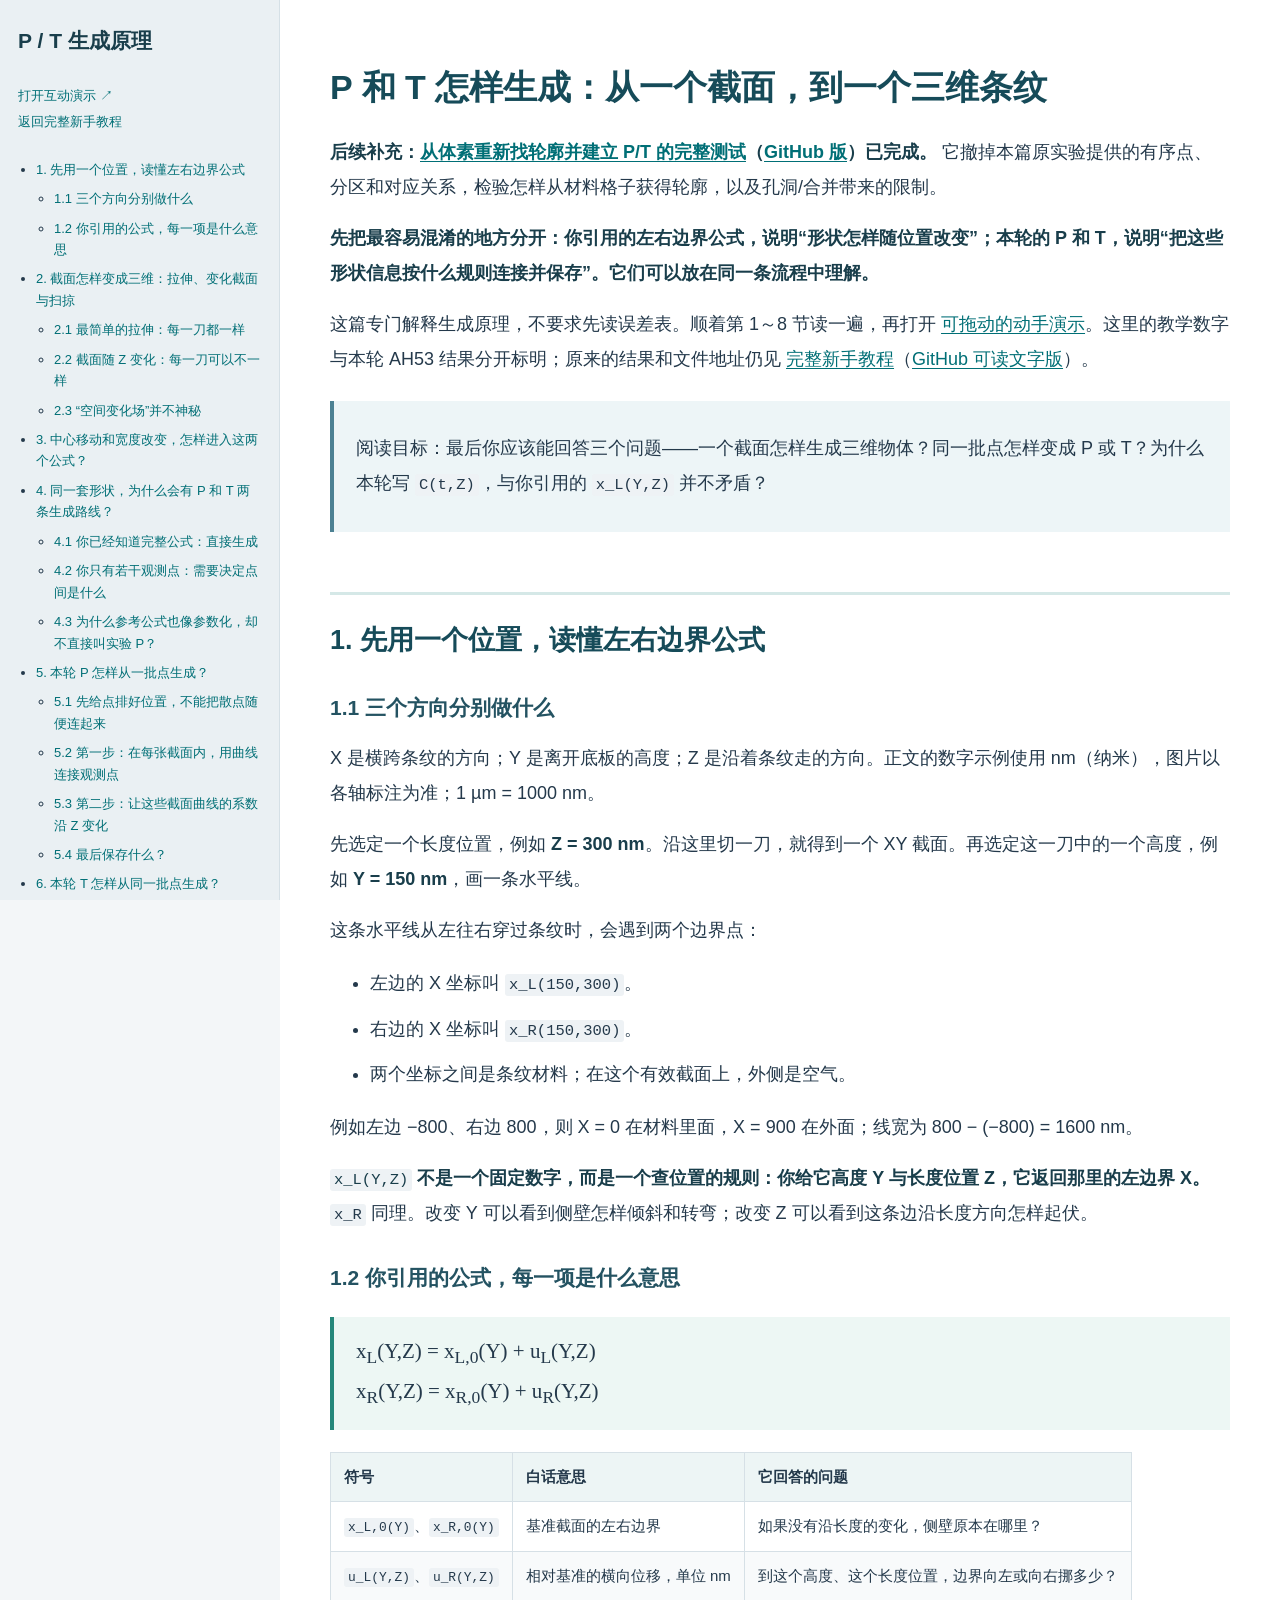
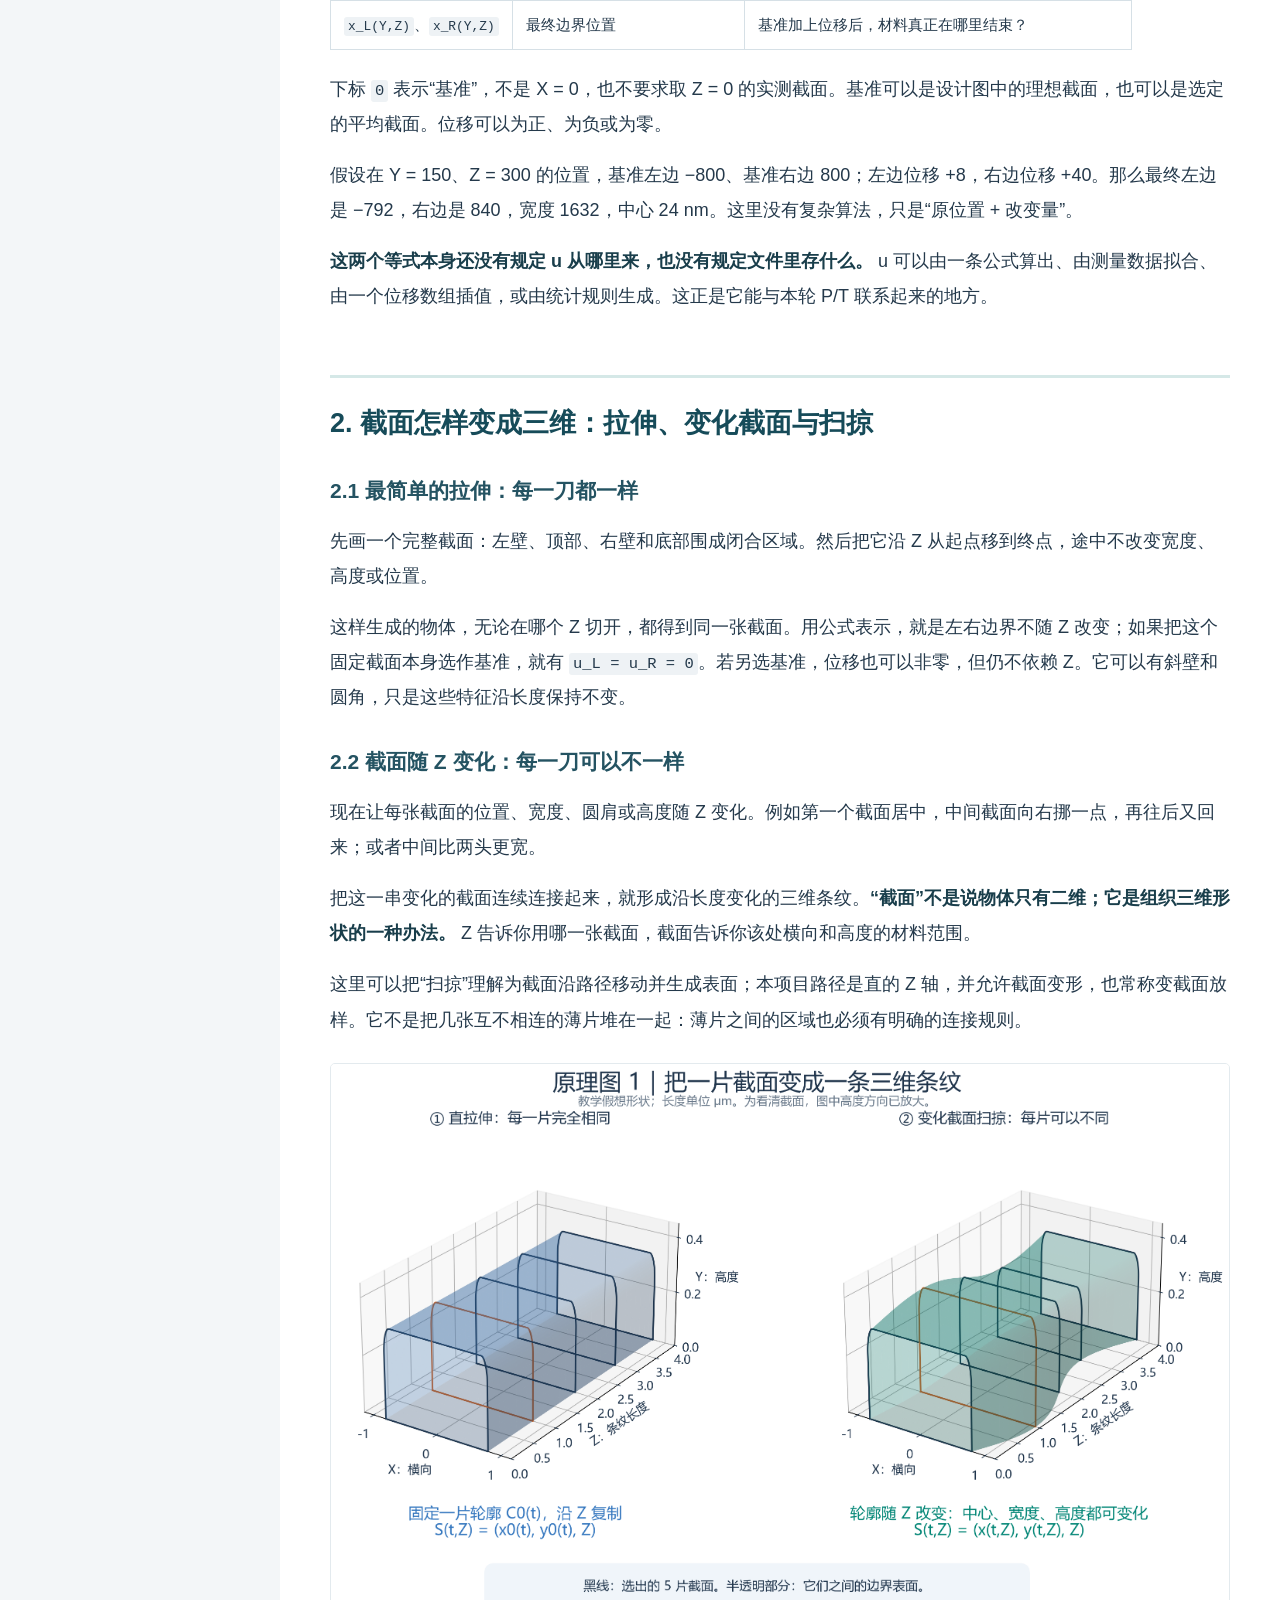
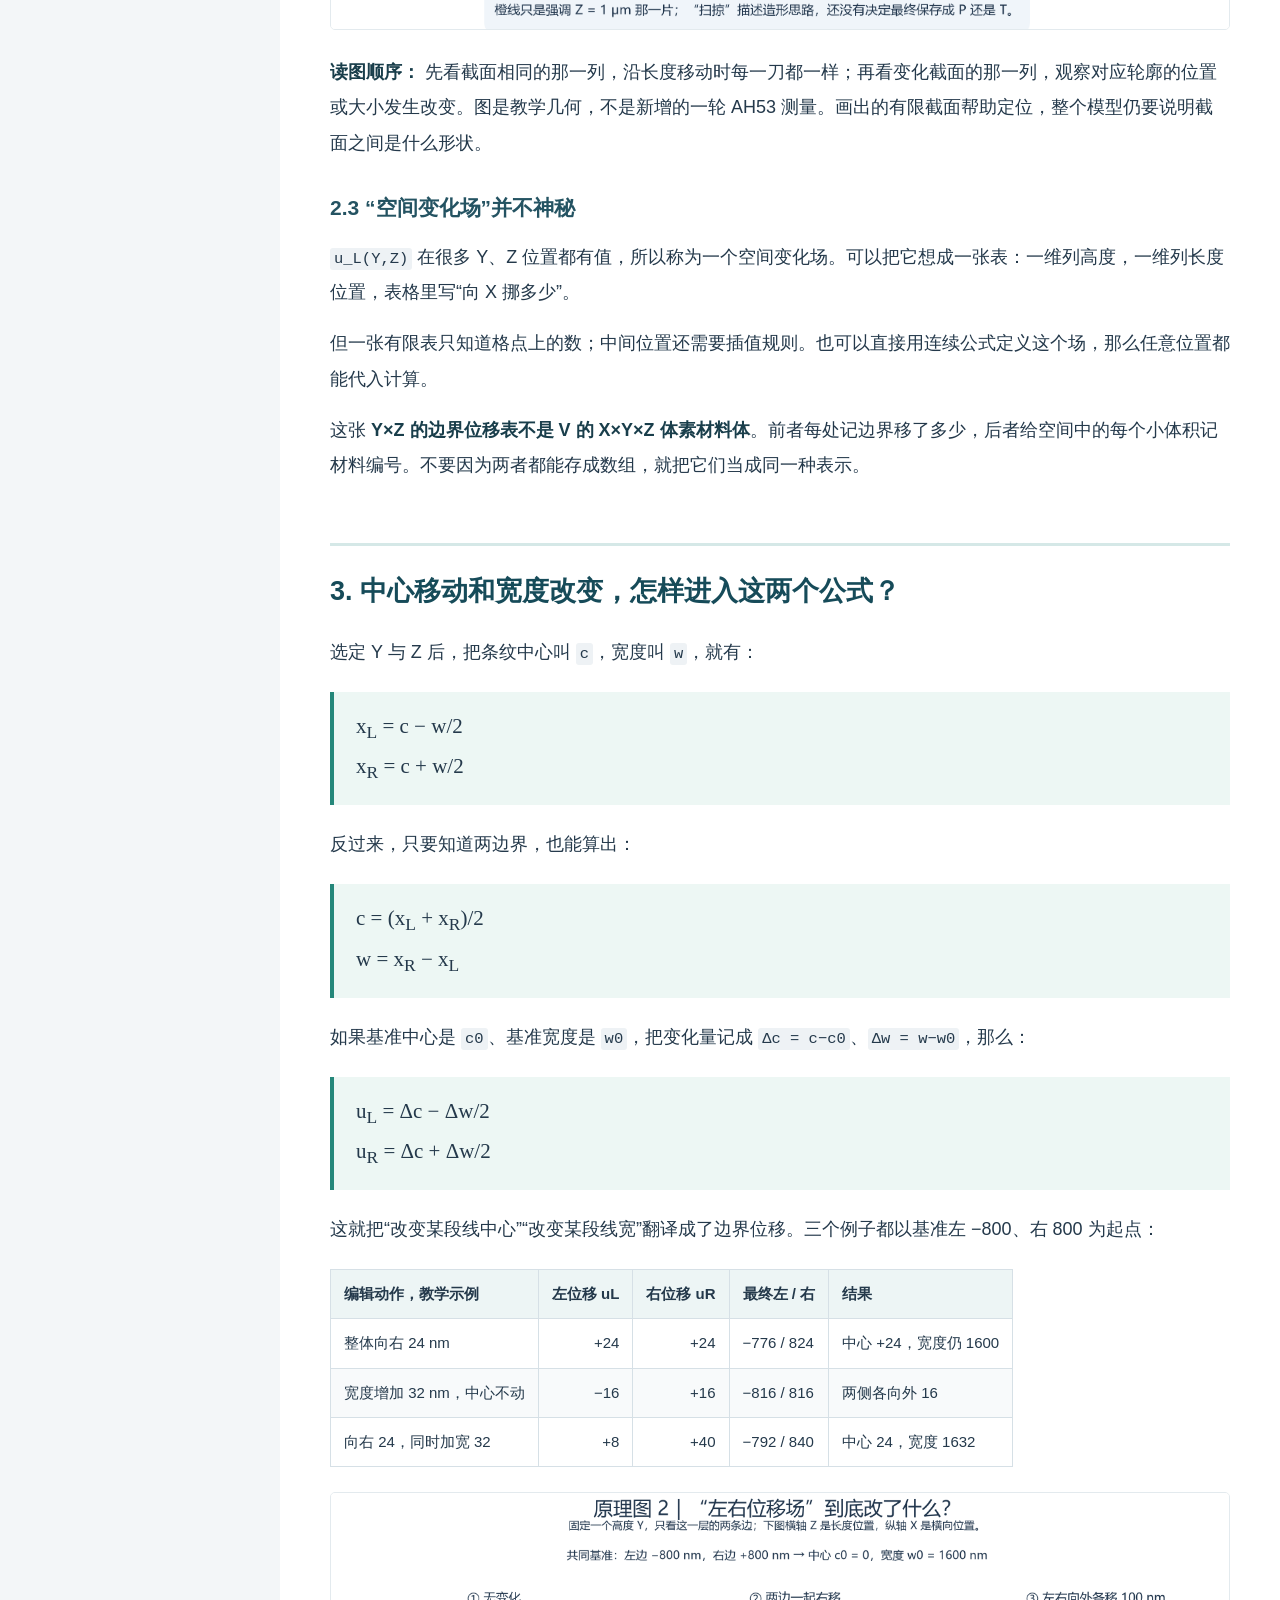
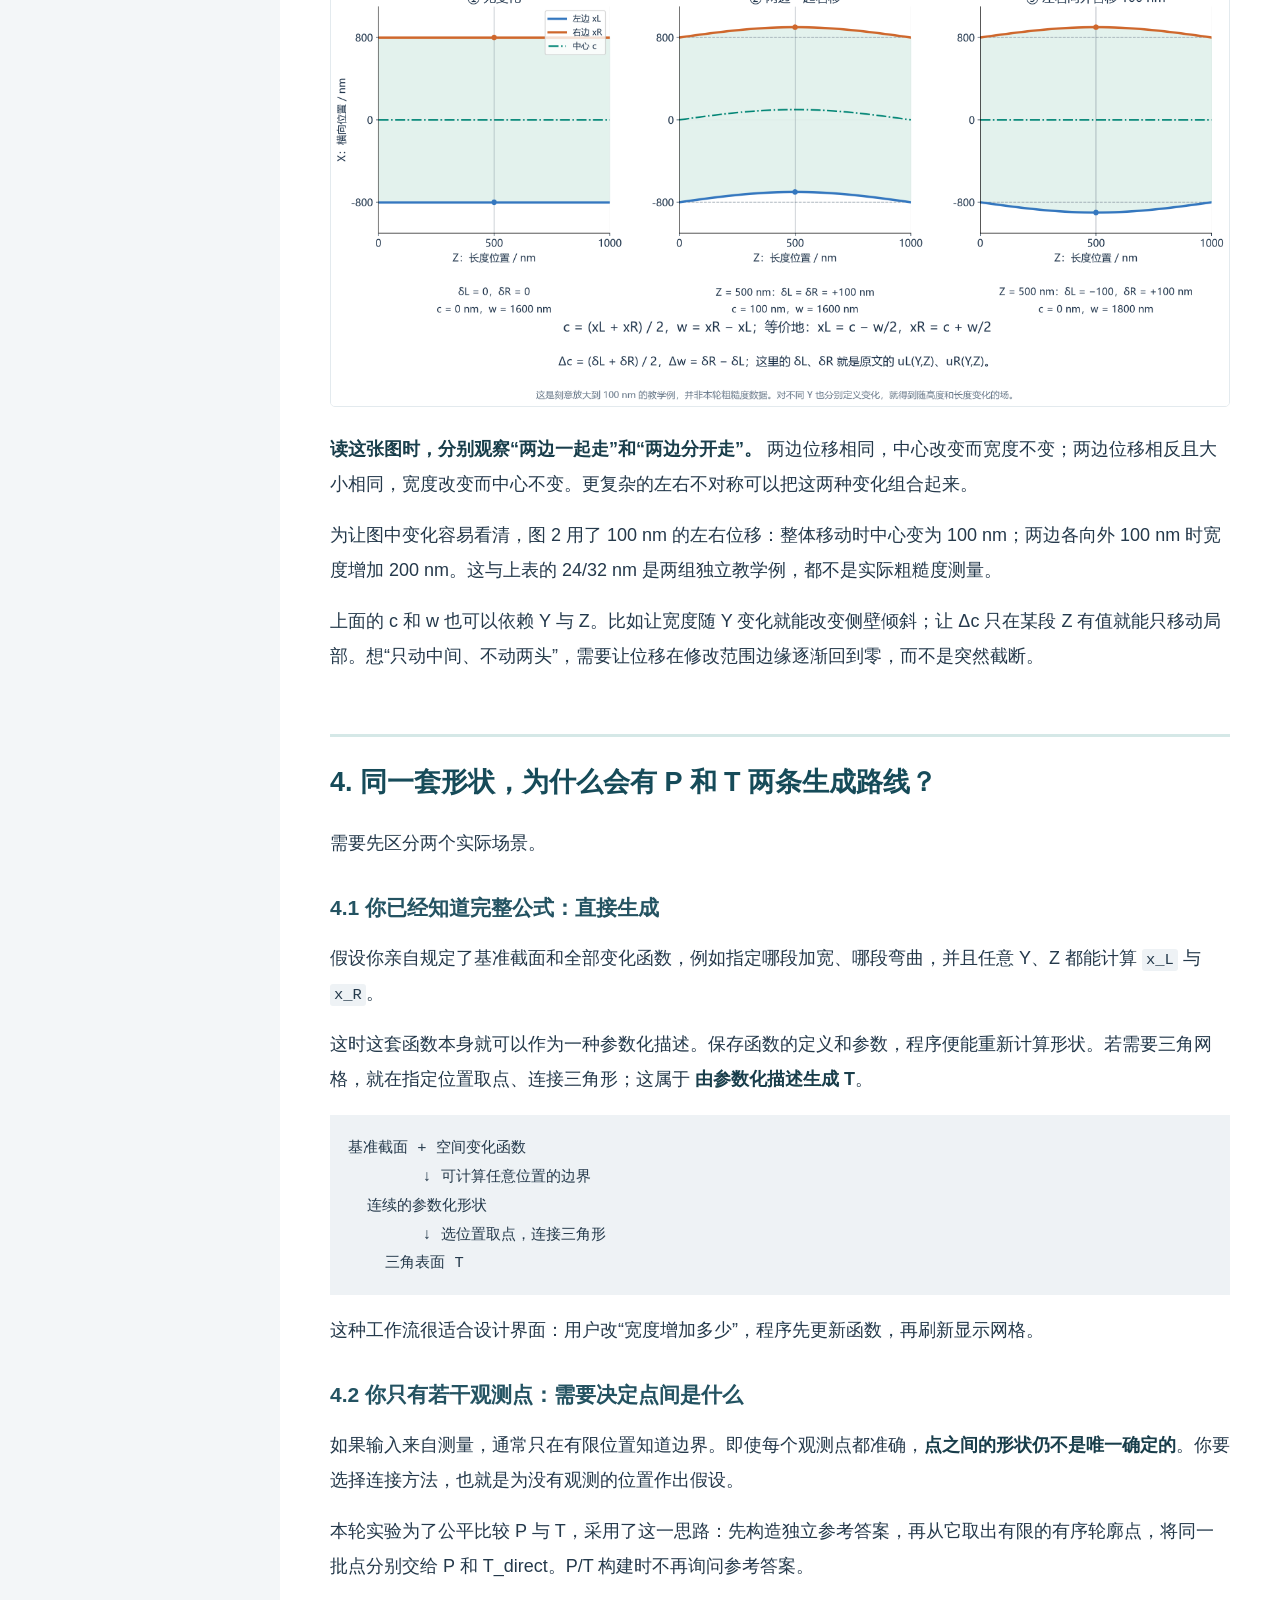
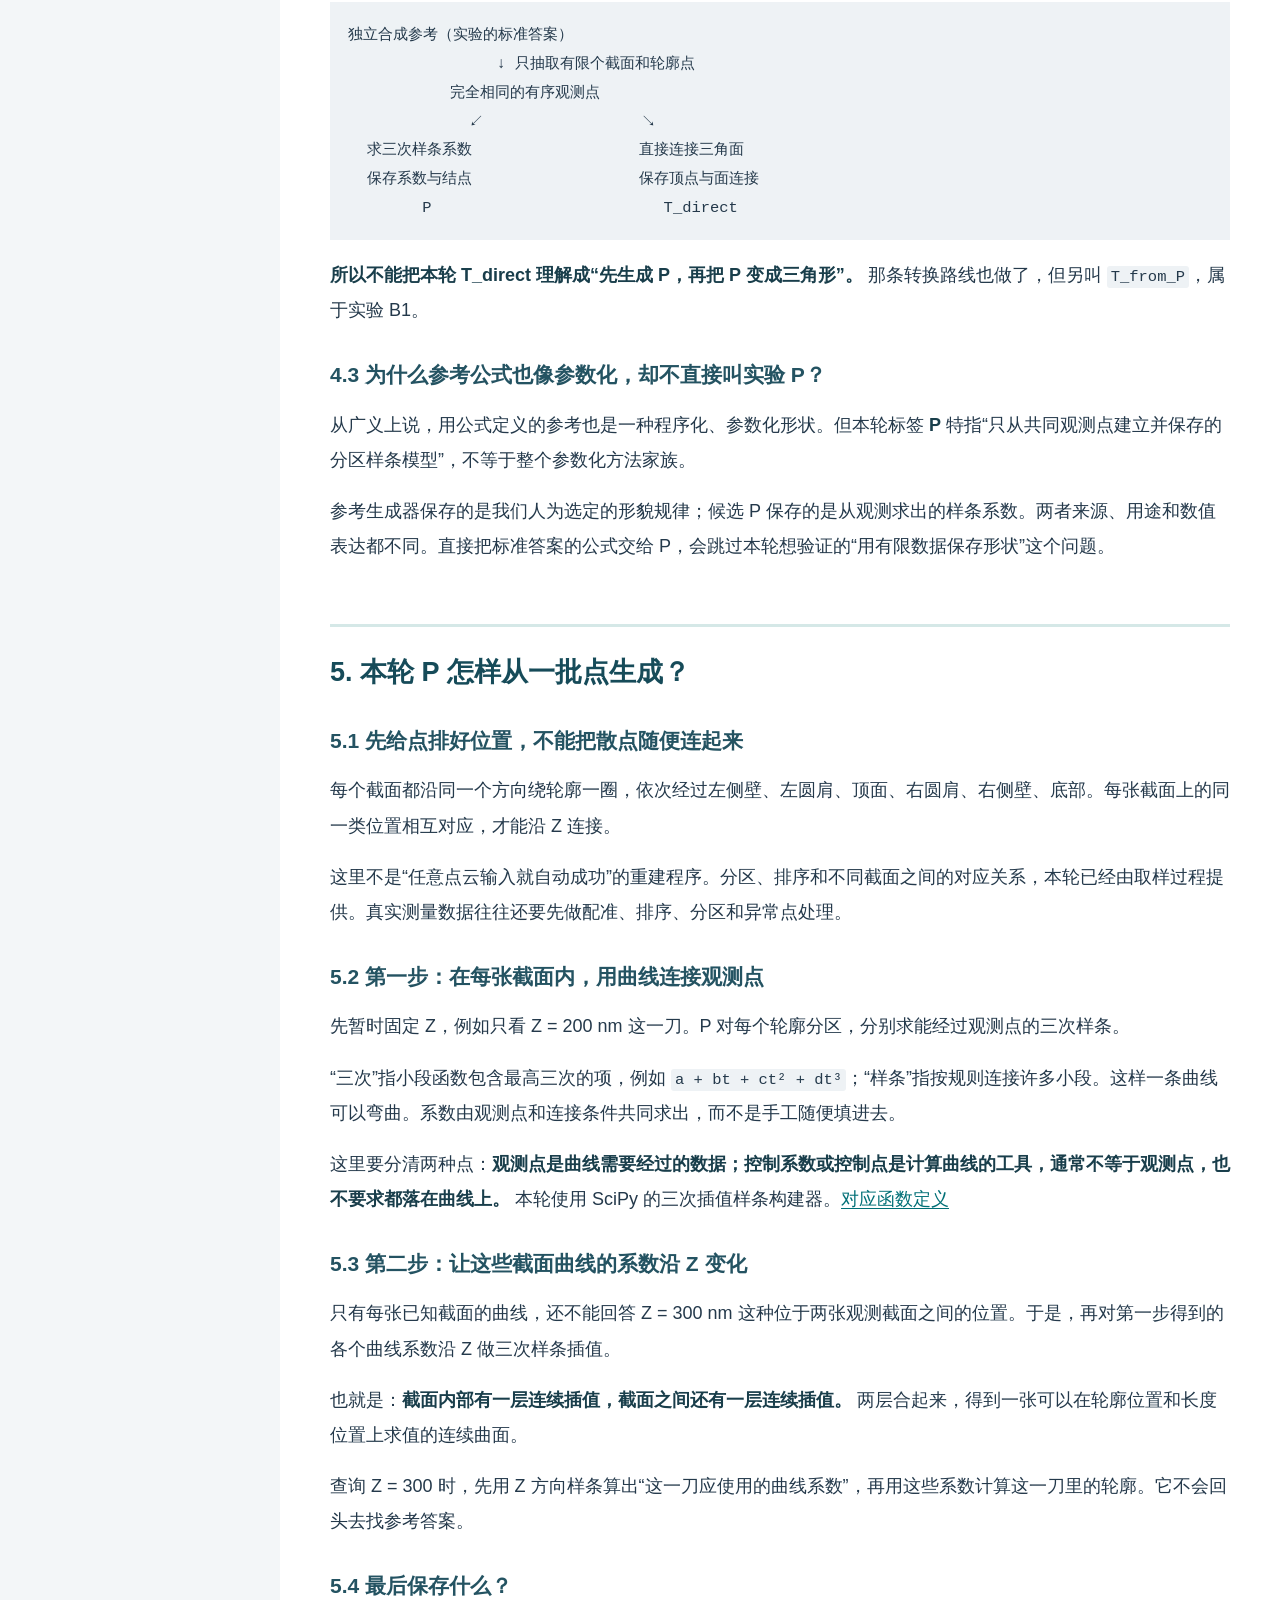
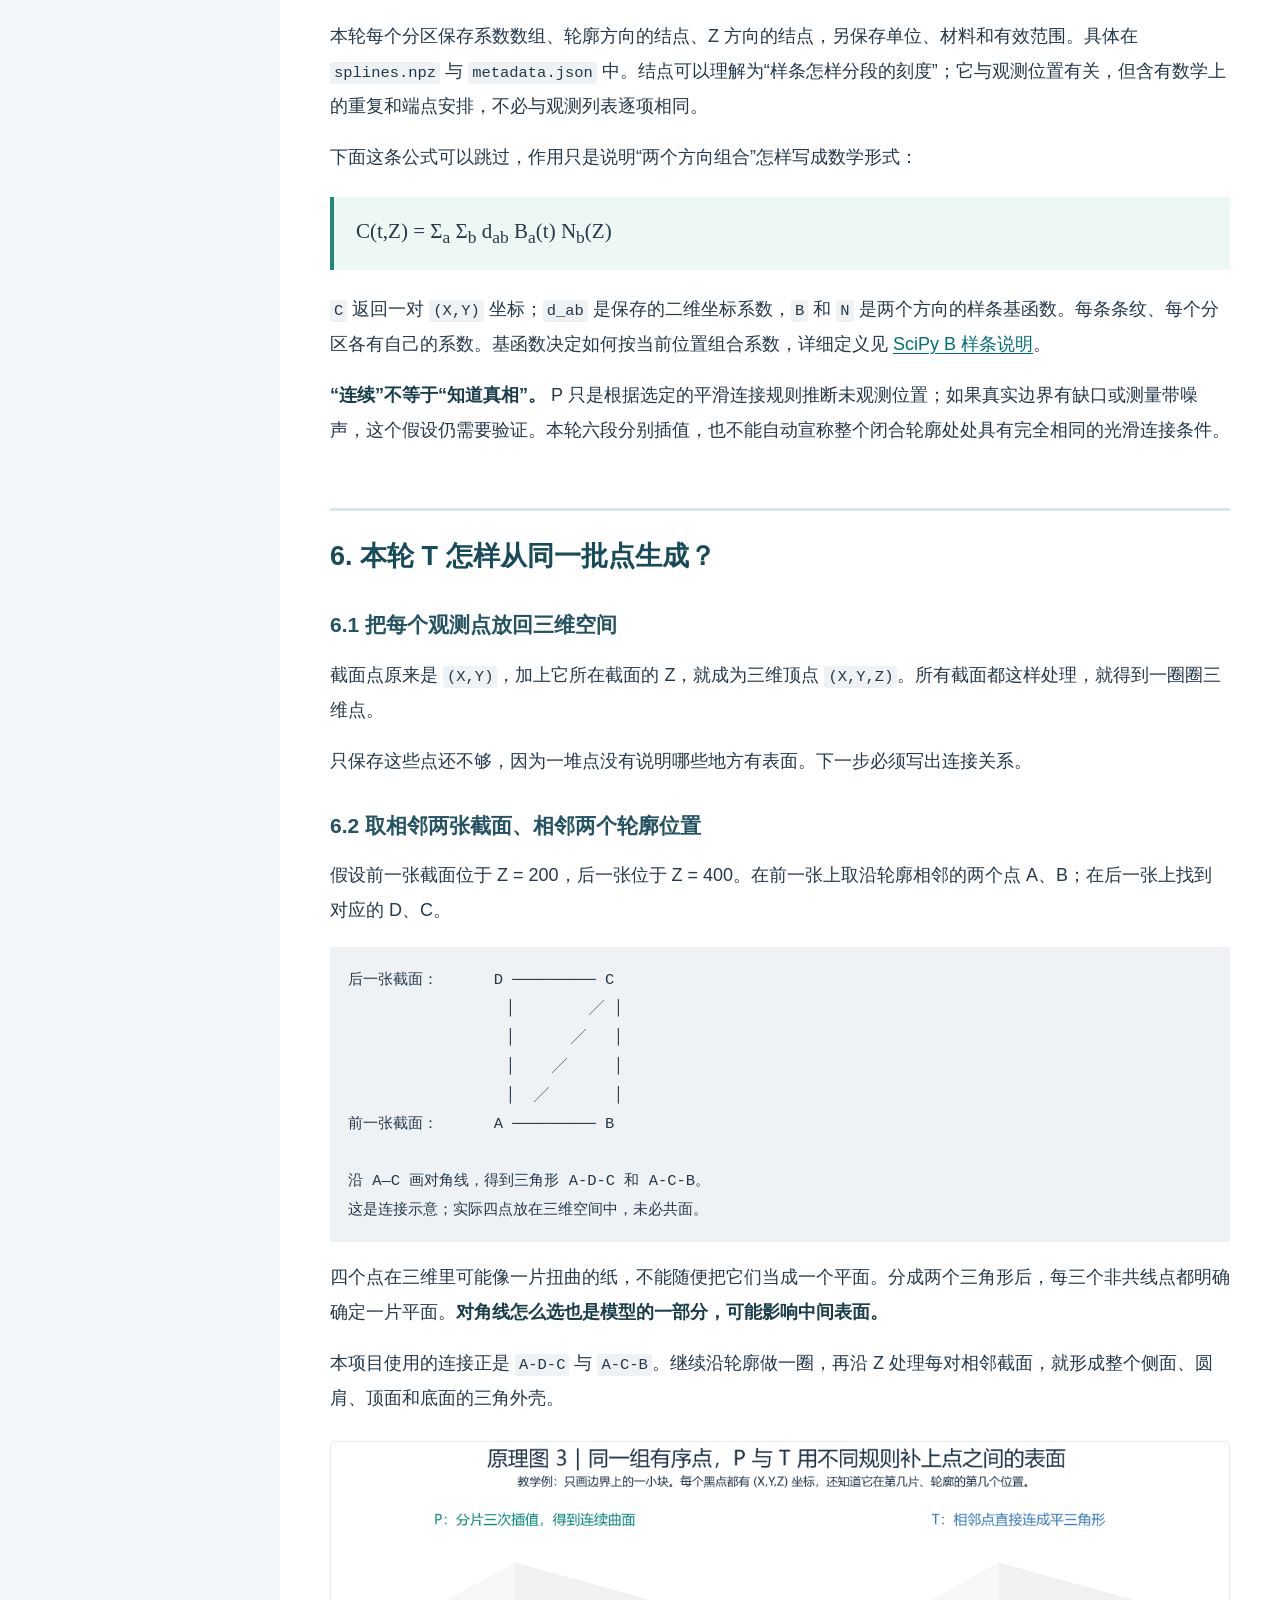
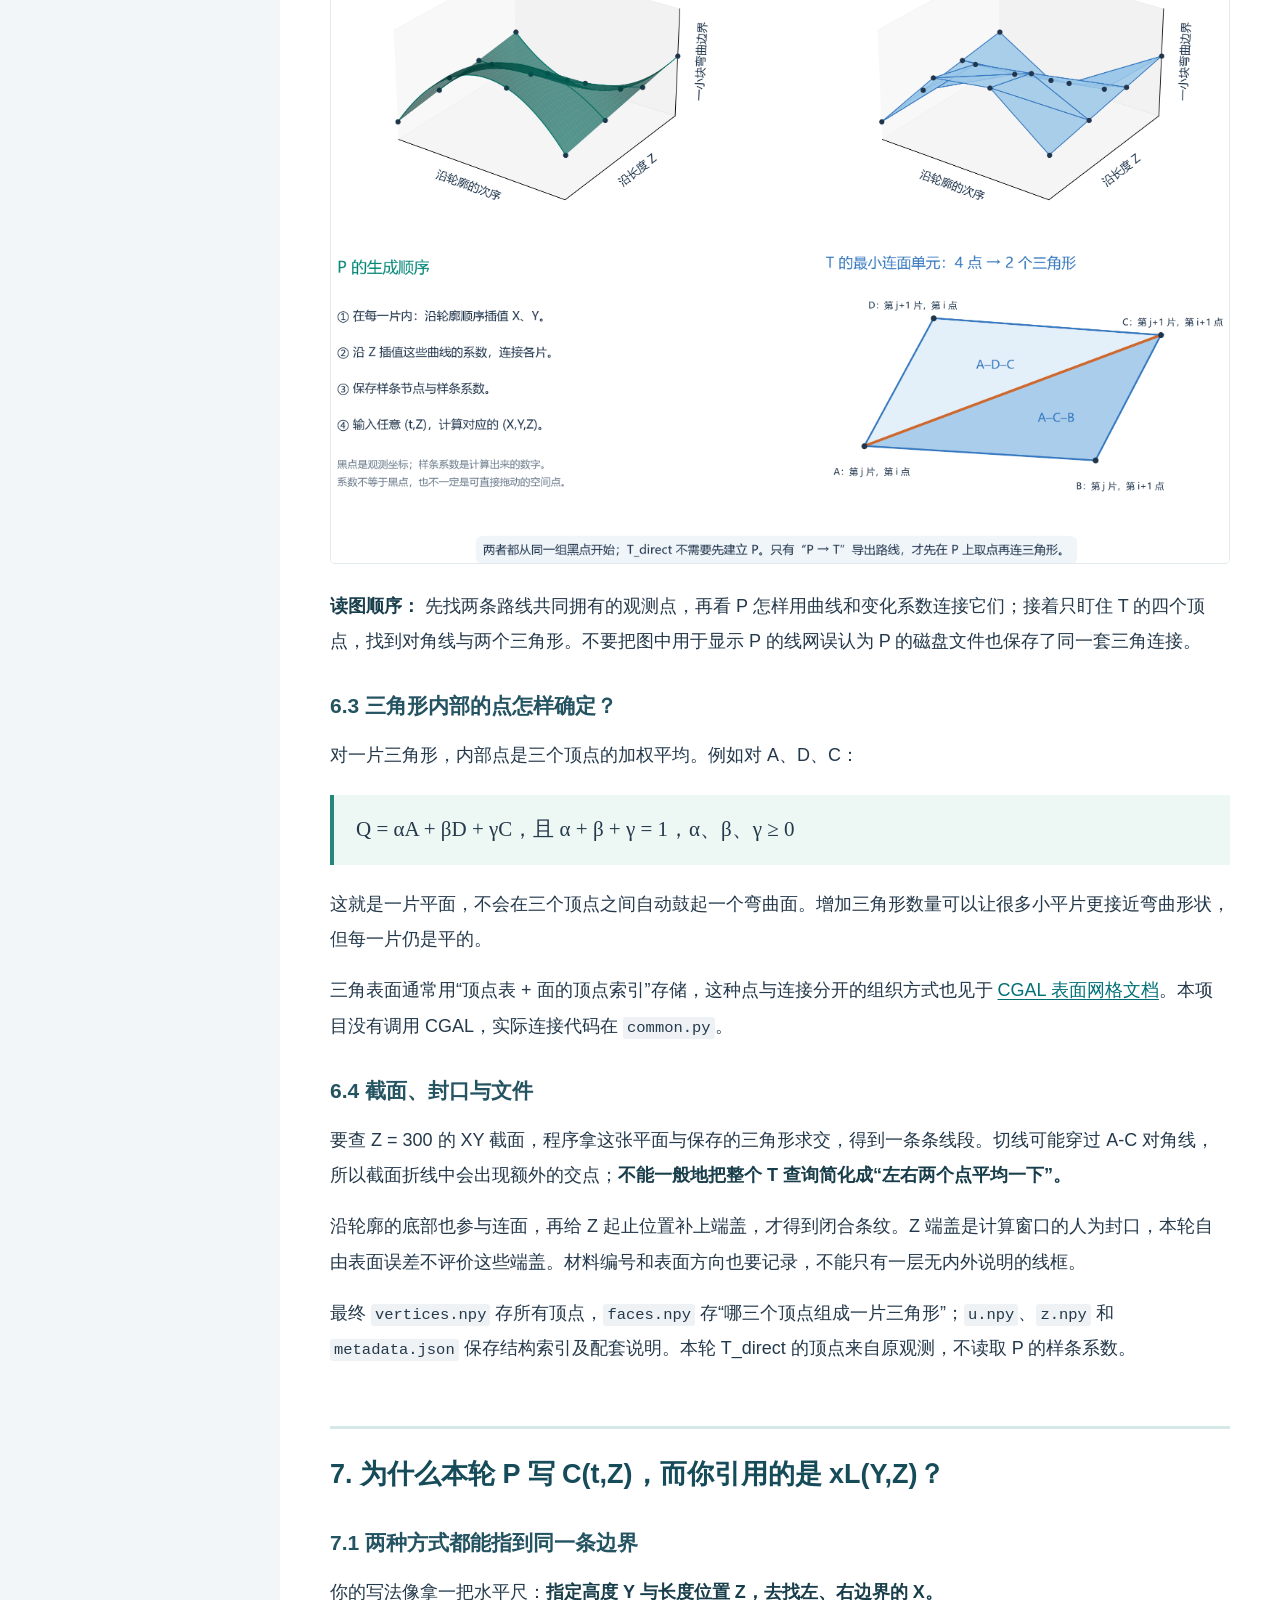
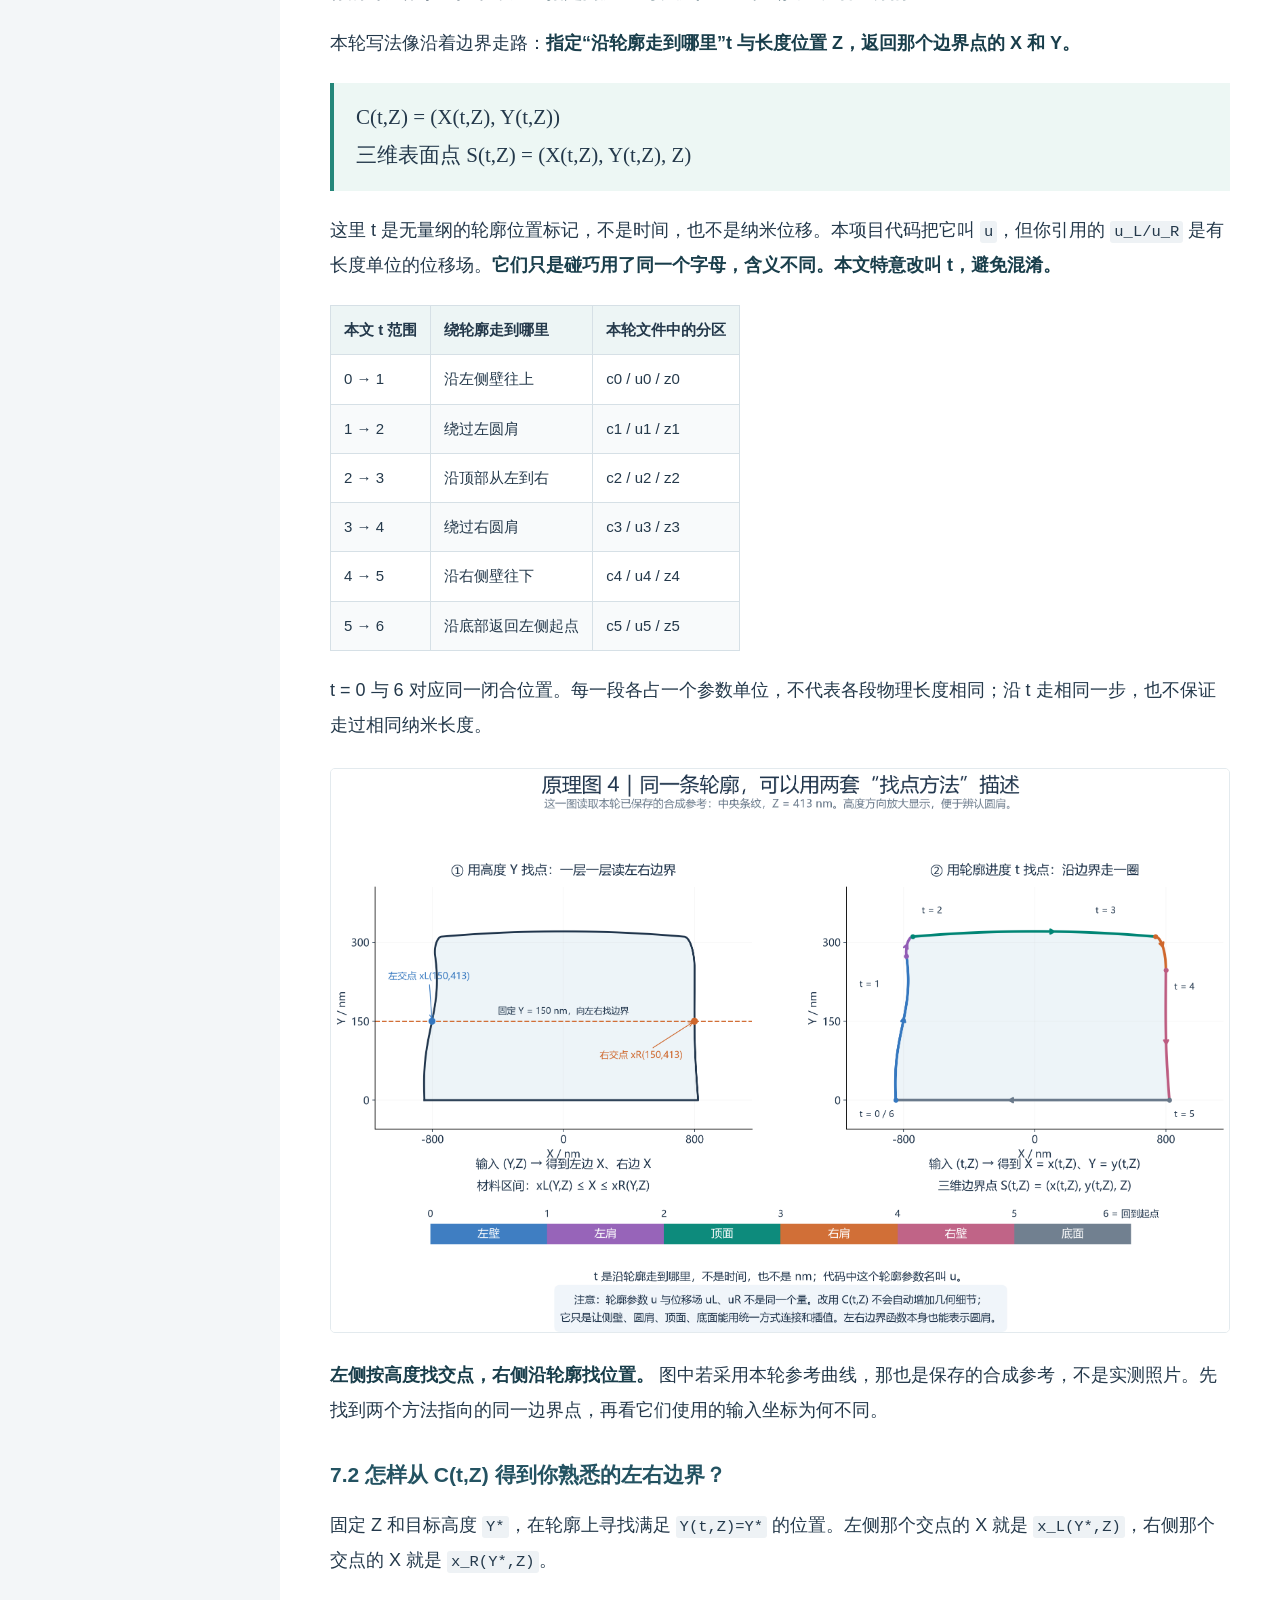
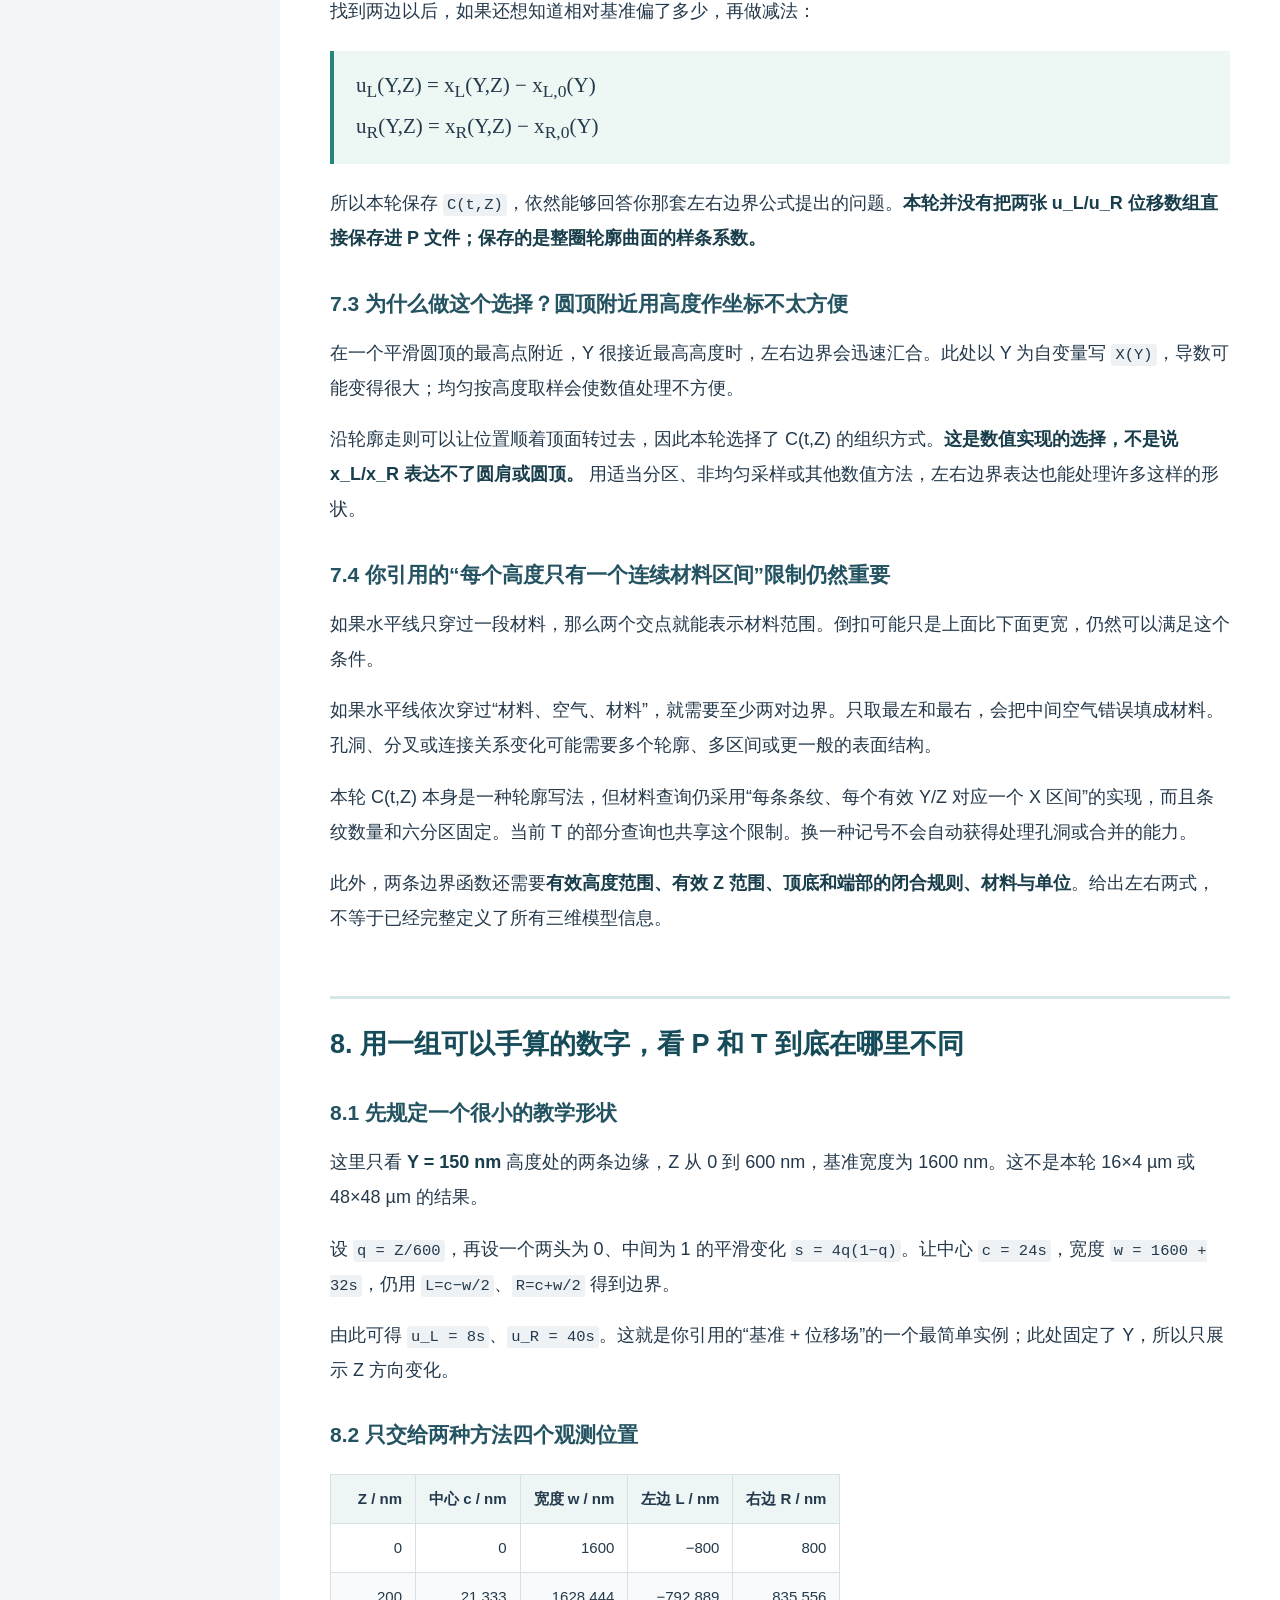
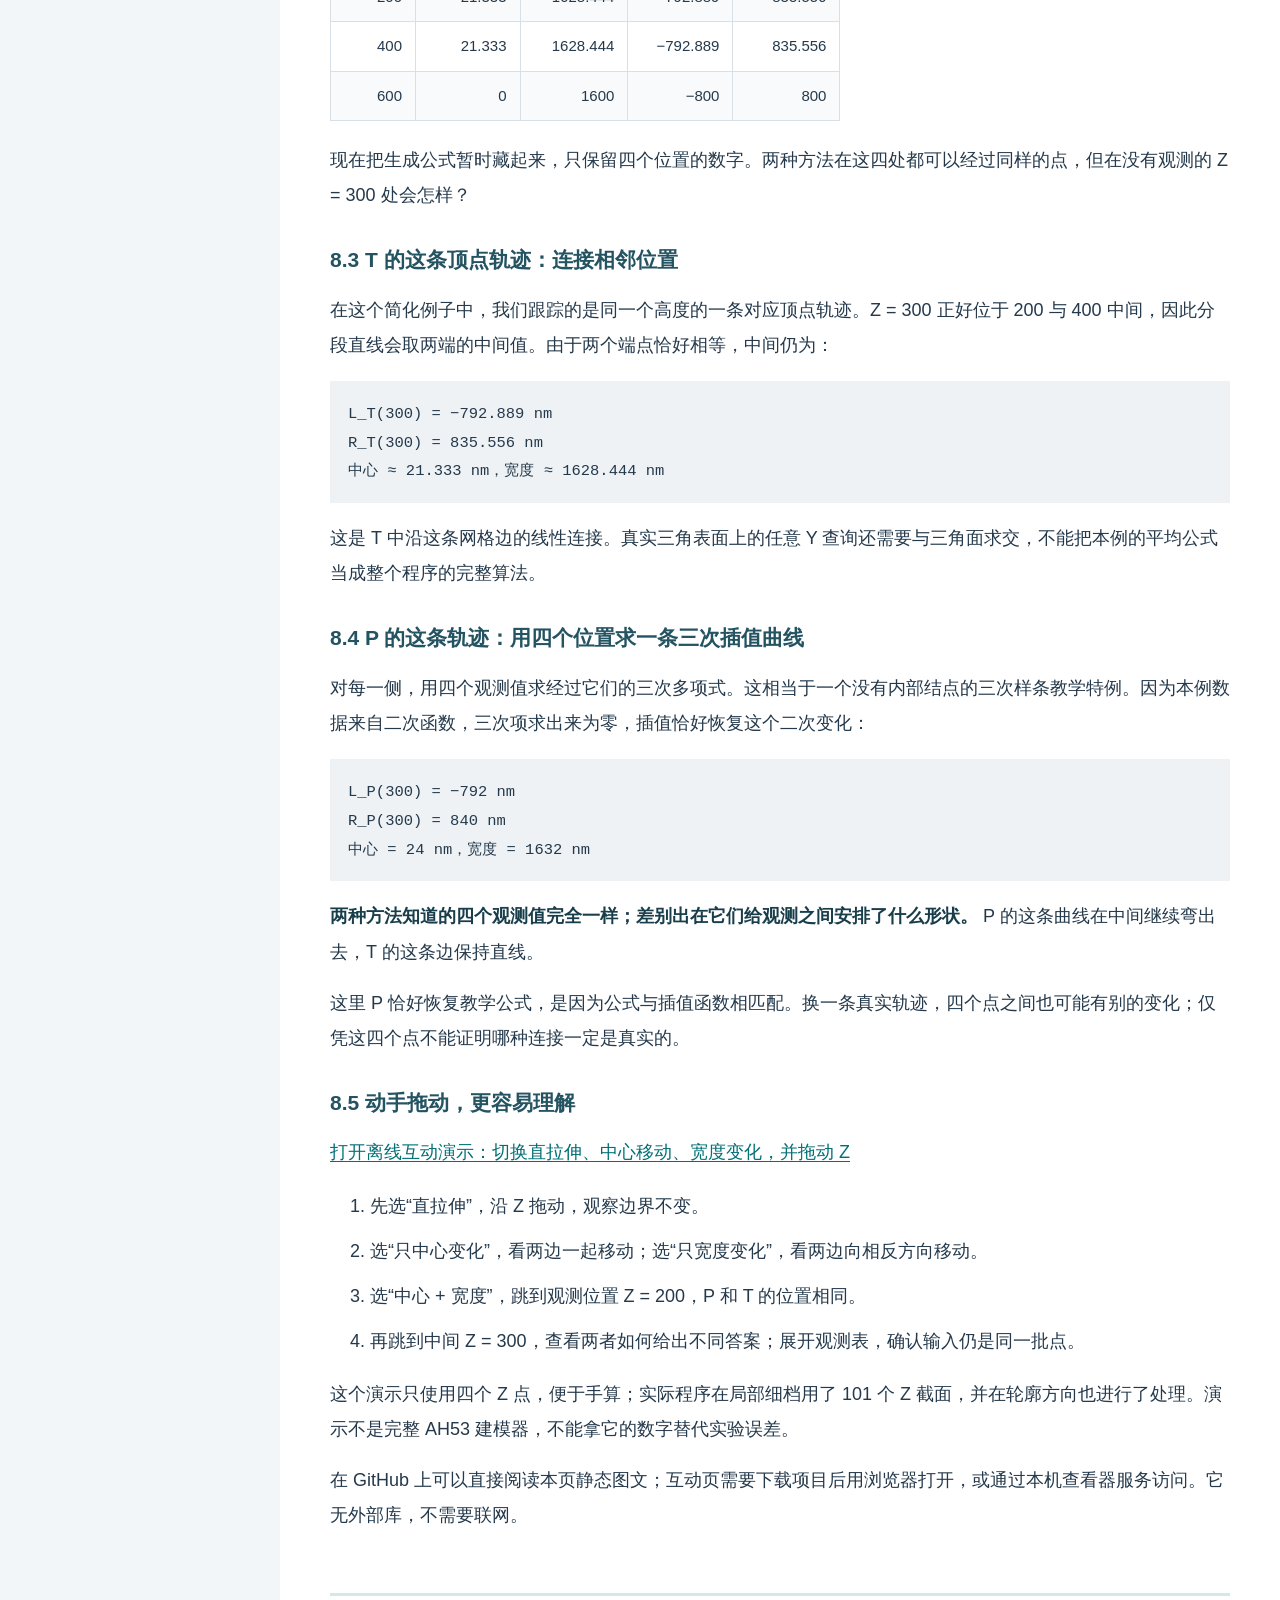
==== commit def6d8ee: "Validate voxel-only P and T reconstruction with isolated inputs and topology tests" ====
--- a/3D-Geometry/ah53-geometry-validation/AH53_P与T生成原理_从截面到三维.html
+++ b/3D-Geometry/ah53-geometry-validation/AH53_P与T生成原理_从截面到三维.html
@@ -110,6 +110,7 @@
 </ul>
 </div>
 </details><h1 id="p-t">P 和 T 怎样生成：从一个截面，到一个三维条纹</h1>
+<p><strong>后续补充：<a href="AH53_从体素重建P与T_检查与测试.html">从体素重新找轮廓并建立 P/T 的完整测试</a>（<a href="AH53_从体素重建P与T_检查与测试.md">GitHub 版</a>）已完成。</strong> 它撤掉本篇原实验提供的有序点、分区和对应关系，检验怎样从材料格子获得轮廓，以及孔洞/合并带来的限制。</p>
 <p><strong>先把最容易混淆的地方分开：你引用的左右边界公式，说明“形状怎样随位置改变”；本轮的 P 和 T，说明“把这些形状信息按什么规则连接并保存”。它们可以放在同一条流程中理解。</strong></p>
 <p>这篇专门解释生成原理，不要求先读误差表。顺着第 1～8 节读一遍，再打开 <a href="docs/PT生成原理_动手演示.html">可拖动的动手演示</a>。这里的教学数字与本轮 AH53 结果分开标明；原来的结果和文件地址仍见 <a href="AH53_三种几何表示验证_详细说明.html">完整新手教程</a>（<a href="AH53_三种几何表示验证_详细说明.md">GitHub 可读文字版</a>）。</p>
 <blockquote>
